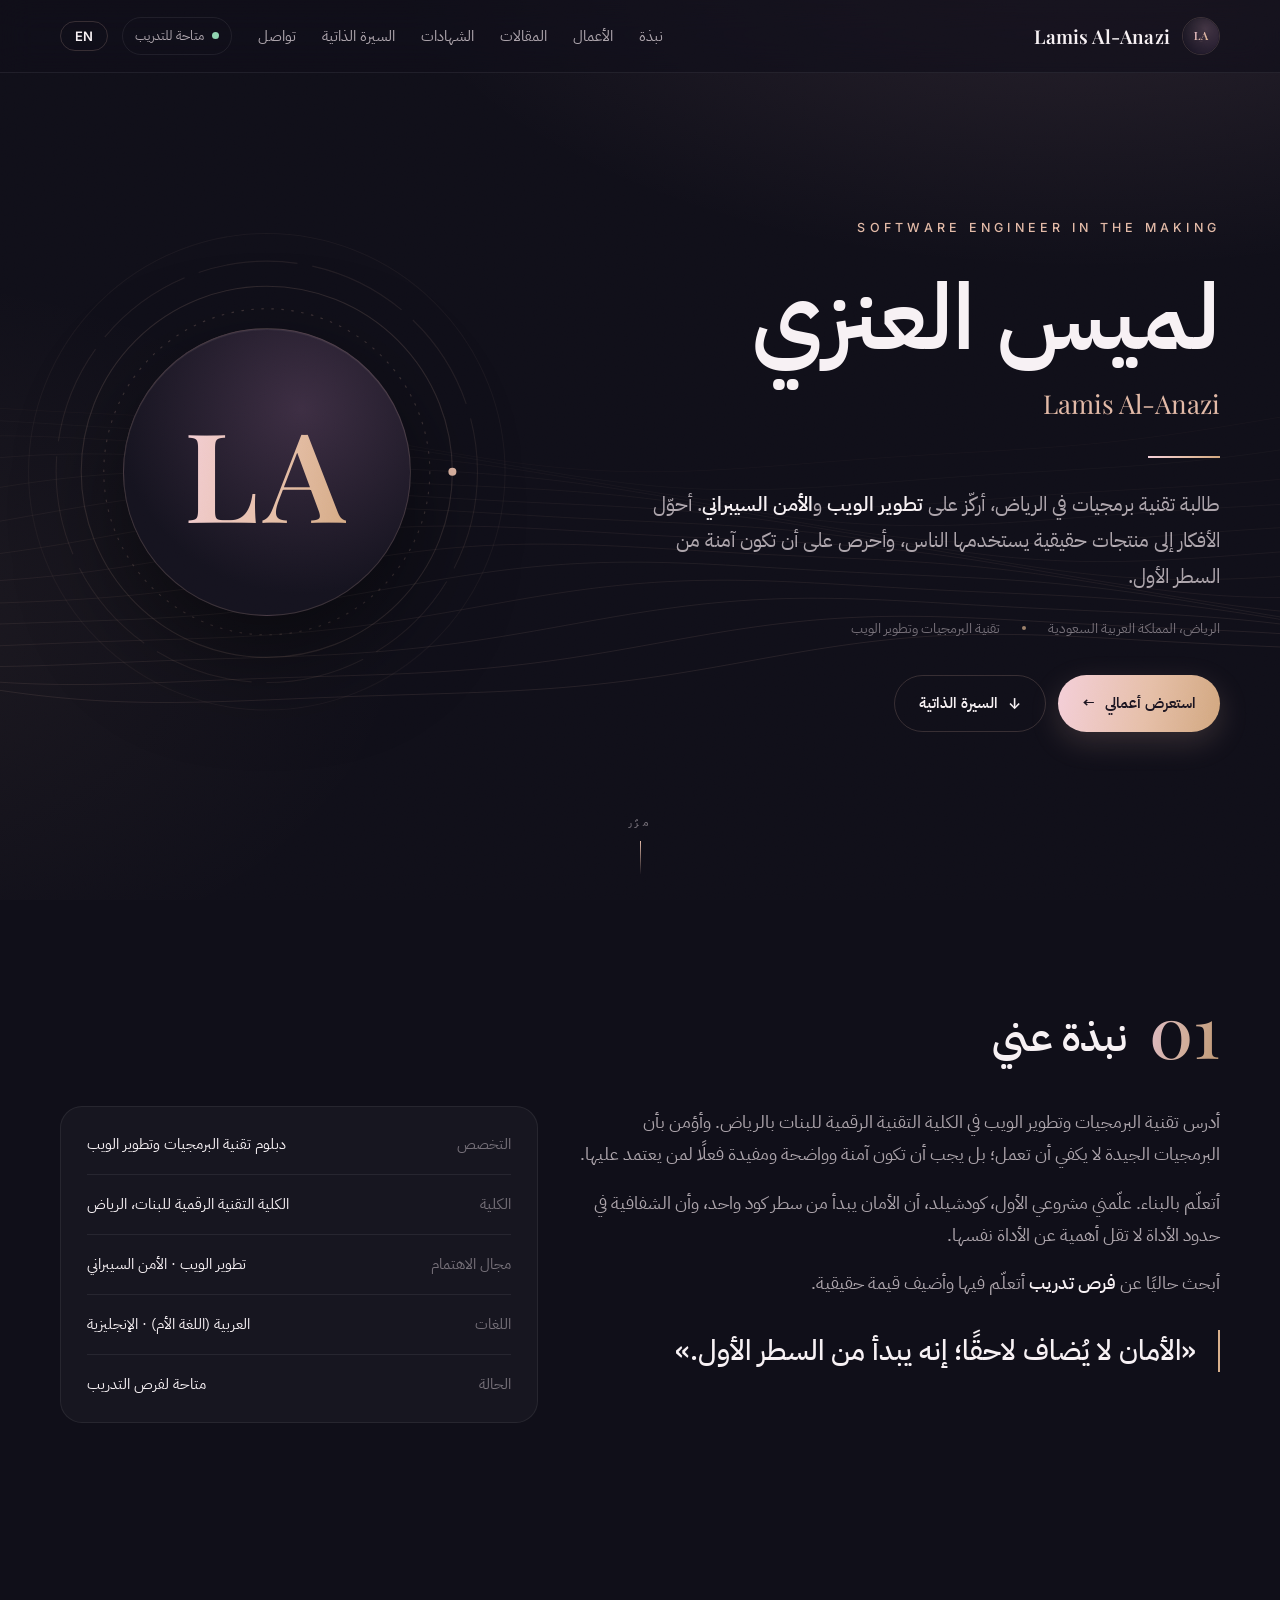
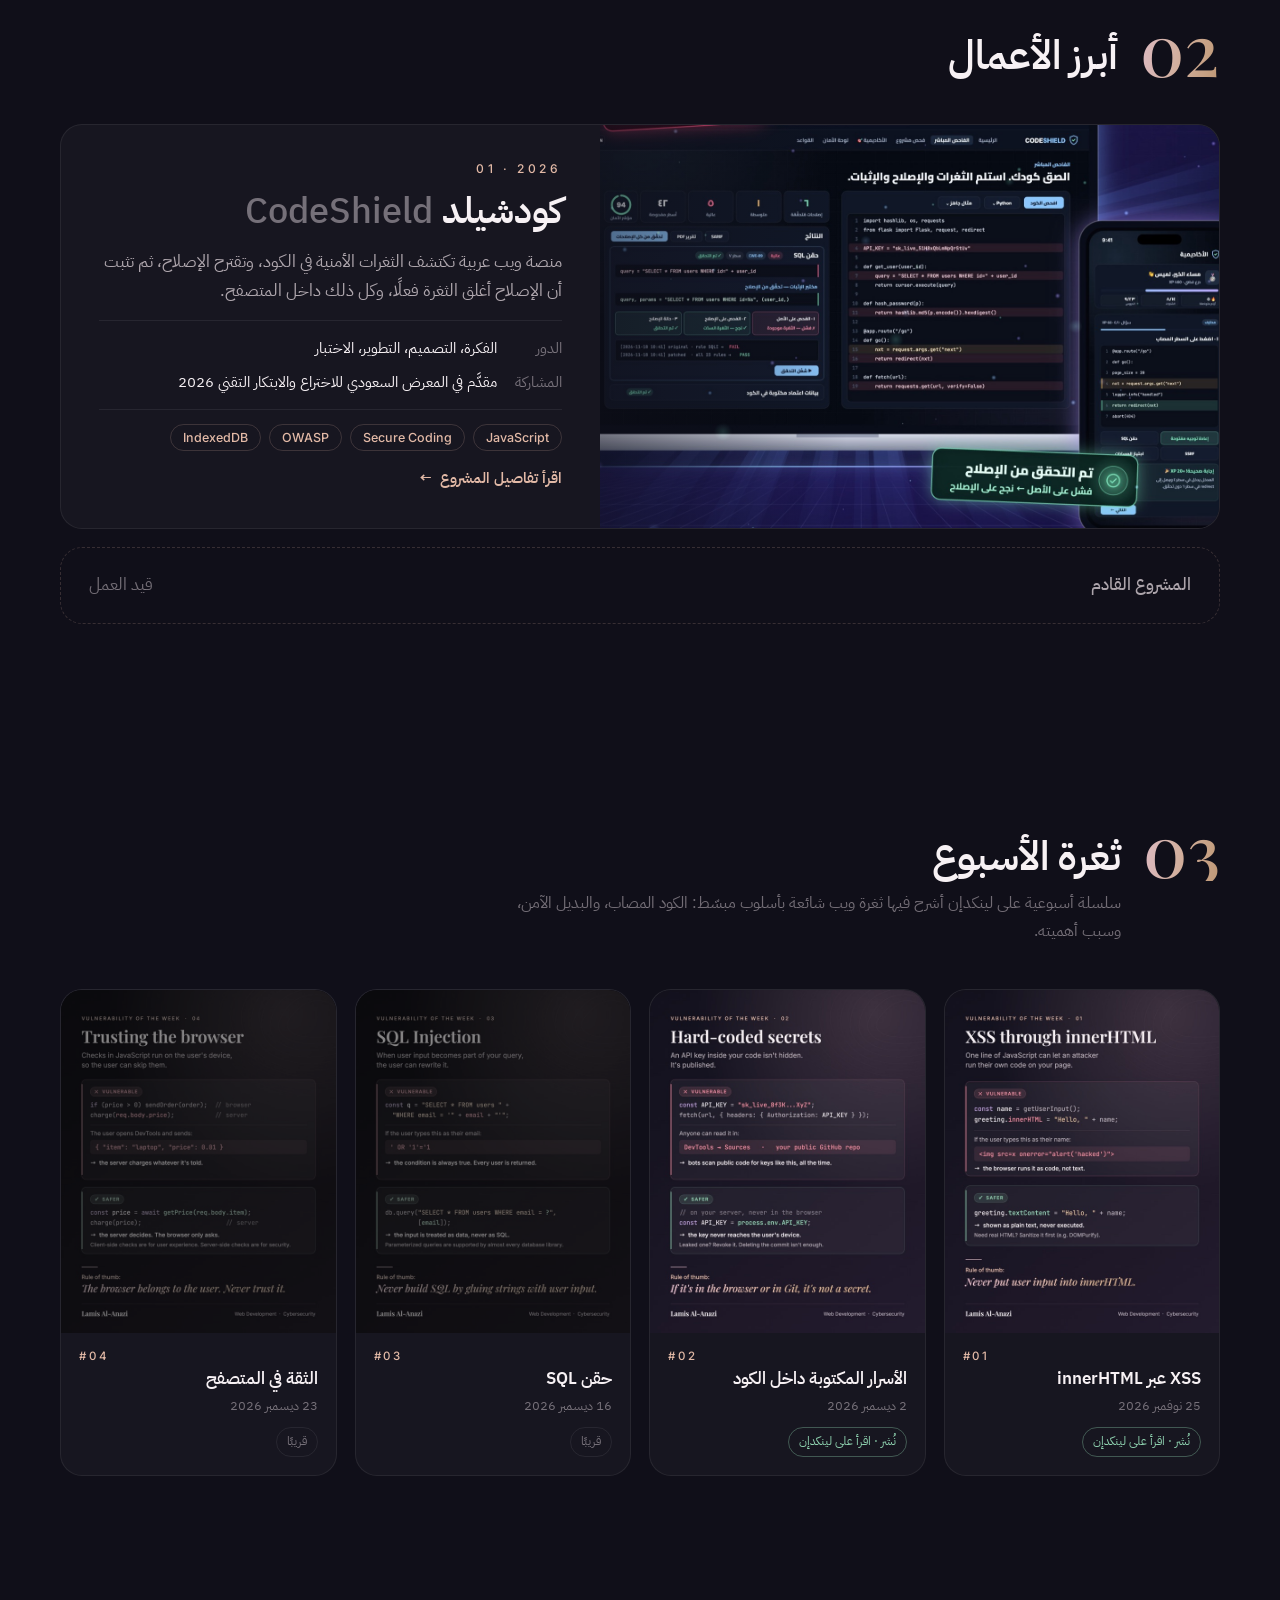
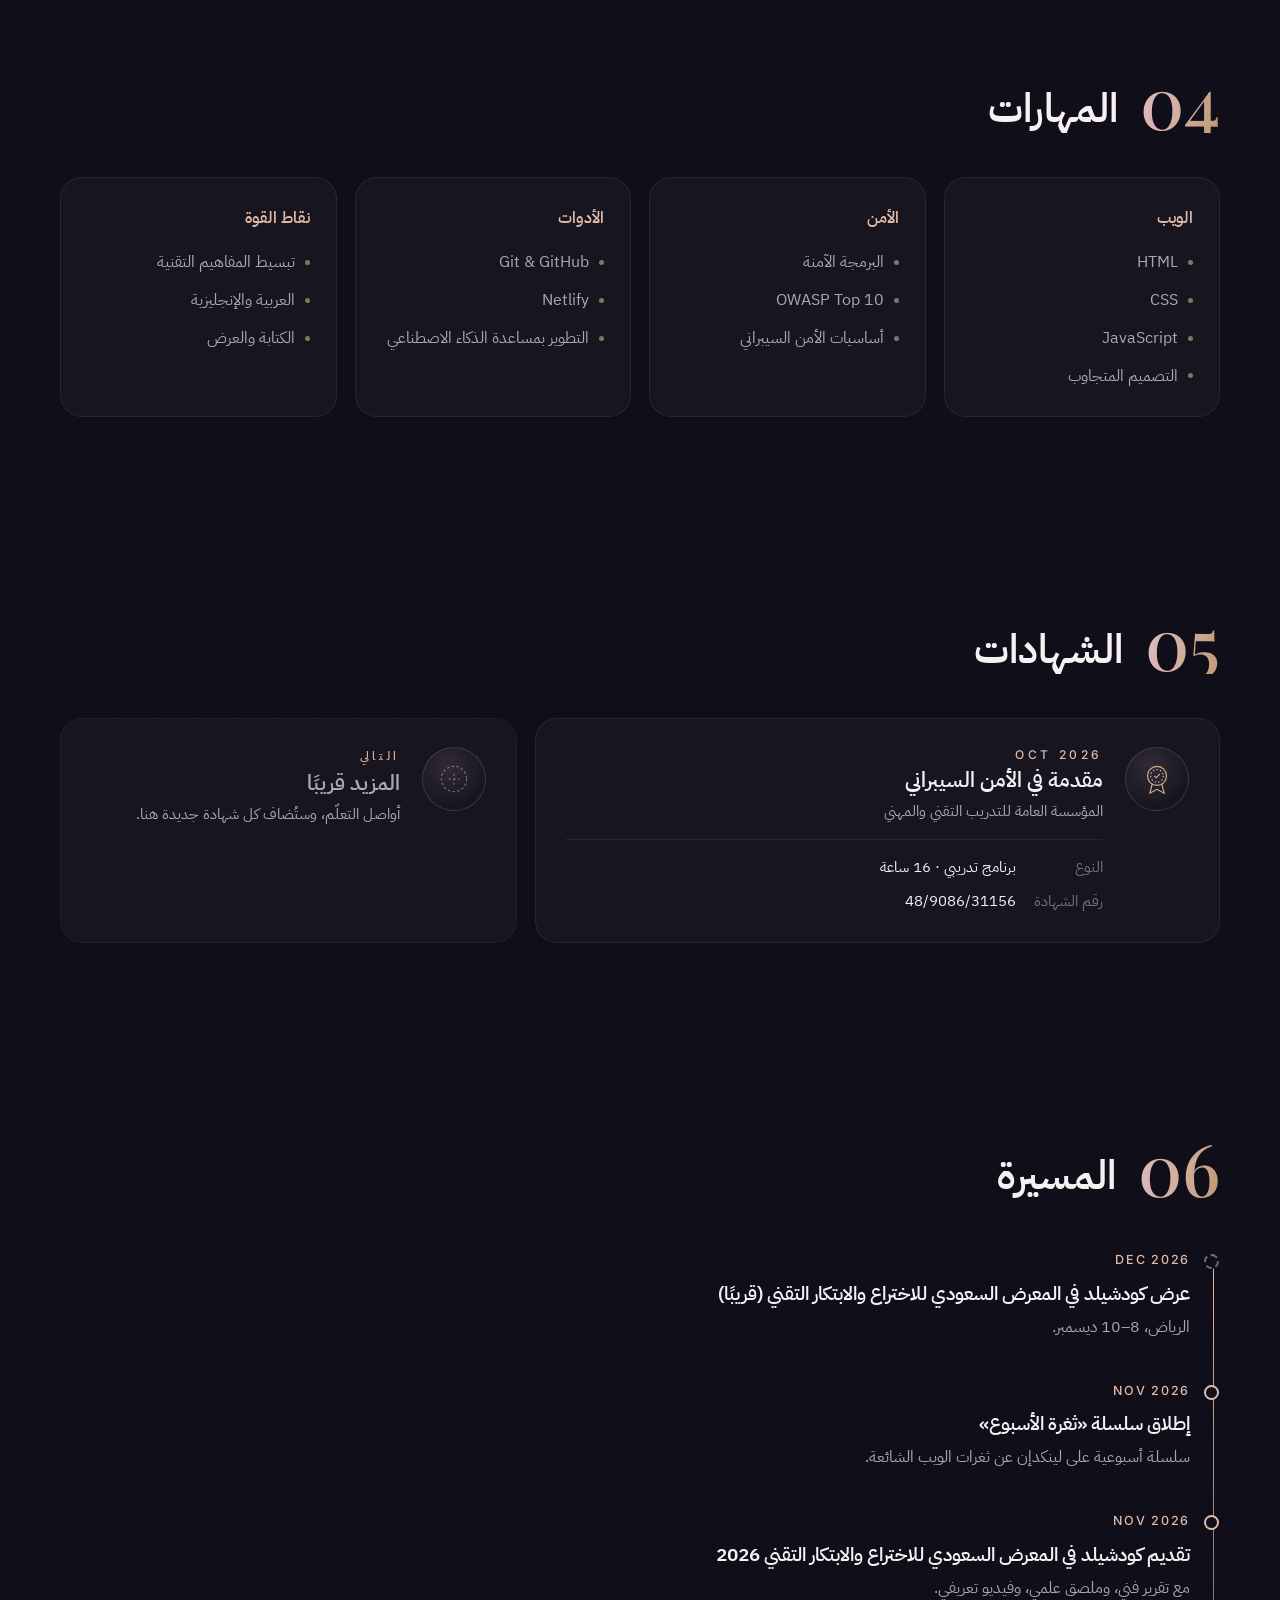
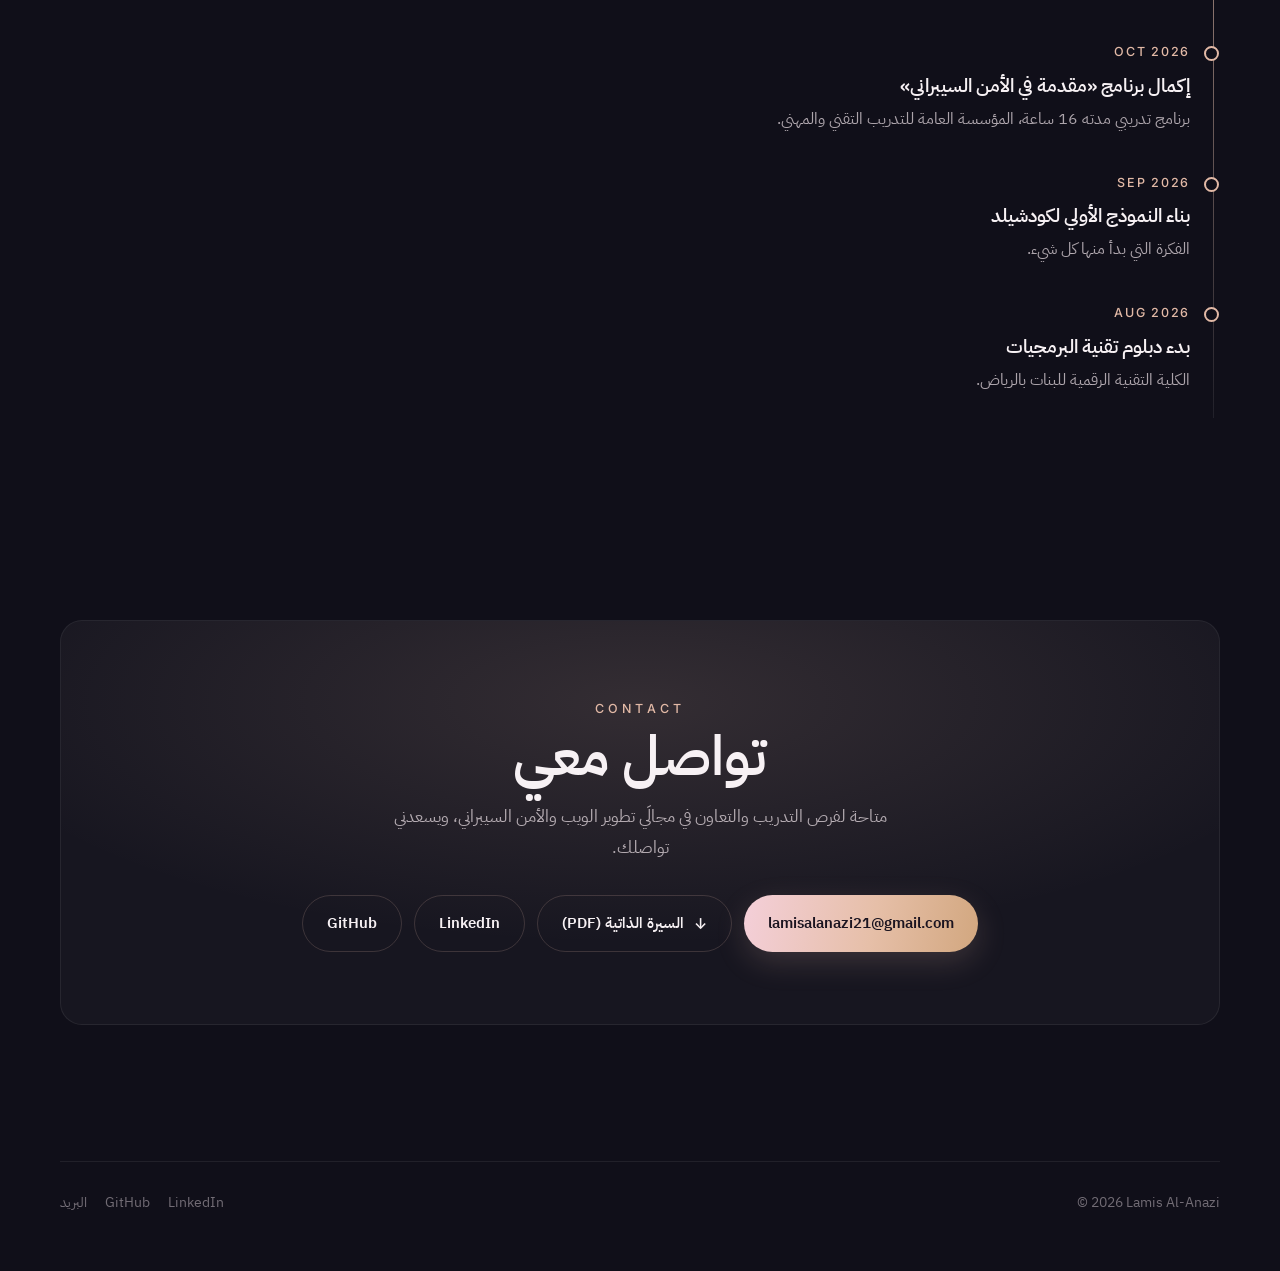
==== index.html @ 76a8bd69 "Add files via upload" ====
<!doctype html>
<html lang="ar" dir="rtl">
<head>
<meta charset="utf-8">
<meta name="viewport" content="width=device-width, initial-scale=1">
<title data-title-en="Lamis Al-Anazi — Web Development & Cybersecurity">لميس العنزي — تطوير الويب والأمن السيبراني</title>
<meta name="description" content="Lamis Al-Anazi — Software Technology student in Riyadh, focused on web development and cybersecurity. Creator of CodeShield.">
<meta property="og:title" content="Lamis Al-Anazi — Software Engineer in the Making">
<meta property="og:description" content="Web development · Cybersecurity · Secure coding. Projects, writing and contact.">
<meta property="og:image" content="https://engineerlulu12.github.io/assets/img/og.jpg">
<meta property="og:type" content="website">
<meta name="theme-color" content="#100f19">
<link rel="icon" href="assets/img/la.png">
<link rel="preconnect" href="https://fonts.googleapis.com"><link rel="preconnect" href="https://fonts.gstatic.com" crossorigin>
<link rel="stylesheet" href="https://fonts.googleapis.com/css2?family=Playfair+Display:ital,wght@0,500;0,600;1,500&family=Inter:wght@400;500;600&family=IBM+Plex+Sans+Arabic:wght@400;500;600&display=swap">
<link rel="stylesheet" href="assets/style.css">
<noscript><style>.reveal,.intro{opacity:1;transform:none;animation:none}</style></noscript>
</head>
<body>

<header class="nav">
  <div class="wrap">
    <a class="brand" href="#top"><img src="assets/img/la.png" alt=""><span class="ltr">Lamis Al-Anazi</span></a>
    <div class="nav-right">
      <nav class="nav-links">
        <a href="#about" data-en="About">نبذة</a>
        <a href="#work" class="keep" data-en="Work">الأعمال</a>
        <a href="#writing" data-en="Writing">المقالات</a>
        <a href="#certificates" data-en="Certifications">الشهادات</a>
        <a href="assets/Lamis-Al-Anazi-CV.pdf" target="_blank" rel="noopener" data-en="CV">السيرة الذاتية</a>
        <a href="#contact" data-en="Contact">تواصل</a>
      </nav>
      <span class="status"><i></i><span data-en="Open to internships">متاحة للتدريب</span></span>
      <button class="lang" id="langBtn" type="button">EN</button>
    </div>
  </div>
</header>

<main id="top">
  <section class="hero">
    <canvas id="lines" aria-hidden="true"></canvas>
    <div class="wrap">
      <div>
        <span class="eyebrow intro d1">Software engineer in the making</span>
        <h1 class="intro d2" data-en="Lamis Al-Anazi">لميس العنزي</h1>
        <div class="alt intro d3" data-en="لميس العنزي">Lamis Al-Anazi</div>
        <hr class="rule intro d3">
        <p class="lead intro d4" data-en="A Software Technology student in Riyadh, focused on <b>web development</b> and <b>cybersecurity</b>. I turn ideas into real products people can use, and I make sure they are secure from the very first line.">طالبة تقنية برمجيات في الرياض، أركّز على <b>تطوير الويب</b> و<b>الأمن السيبراني</b>. أحوّل الأفكار إلى منتجات حقيقية يستخدمها الناس، وأحرص على أن تكون آمنة من السطر الأول.</p>
        <div class="meta intro d5">
          <span data-en="Riyadh, Saudi Arabia">الرياض، المملكة العربية السعودية</span>
          <span data-en="Software Technology &amp; Web Development">تقنية البرمجيات وتطوير الويب</span>
        </div>
        <div class="cta intro d6">
          <a class="btn primary" href="#work"><span data-en="View my work">استعرض أعمالي</span> <span class="arr" data-en="→">←</span></a>
          <a class="btn" href="assets/Lamis-Al-Anazi-CV.pdf" target="_blank" rel="noopener"><span class="dl">↓</span> <span data-en="Download CV">السيرة الذاتية</span></a>
        </div>
      </div>
      <div class="monogram intro d3" aria-hidden="true">
        <svg class="rings" viewBox="0 0 200 200" fill="none" stroke="rgba(232,190,170,.2)" stroke-width=".45">
          <circle cx="100" cy="100" r="57"/><circle cx="100" cy="100" r="65" stroke-dasharray="1 3"/><circle cx="100" cy="100" r="74" stroke-opacity=".7"/><circle cx="100" cy="100" r="84" stroke-opacity=".45" stroke-dasharray="40 6"/><circle cx="100" cy="100" r="95" stroke-opacity=".25"/>
          <circle cx="174" cy="100" r="1.6" fill="#e2b9a6" stroke="none"/>
        </svg>
        <div class="disc"><span class="gold">LA</span></div>
      </div>
    </div>
    <div class="scroll-hint" data-en="Scroll">مرّر</div>
  </section>

  <section id="about">
    <div class="wrap">
      <div class="sec-head reveal"><span class="num gold">01</span><h2 data-en="About">نبذة عني</h2></div>
      <div class="about">
        <div class="reveal">
          <p data-en="I study Software Technology and Web Development at the Digital Technical College for Girls in Riyadh. I believe good software isn't enough if it only works: it has to be secure, clear and genuinely useful to the people who rely on it.">أدرس تقنية البرمجيات وتطوير الويب في الكلية التقنية الرقمية للبنات بالرياض. وأؤمن بأن البرمجيات الجيدة لا يكفي أن تعمل؛ بل يجب أن تكون آمنة وواضحة ومفيدة فعلًا لمن يعتمد عليها.</p>
          <p data-en="I learn by building. My first major project, CodeShield, taught me that security starts with a single line of code, and that being transparent about a tool's limits matters as much as the tool itself.">أتعلّم بالبناء. علّمني مشروعي الأول، كودشيلد، أن الأمان يبدأ من سطر كود واحد، وأن الشفافية في حدود الأداة لا تقل أهمية عن الأداة نفسها.</p>
          <p data-en="I'm currently looking for <b>internship and training opportunities</b> where I can learn and add real value.">أبحث حاليًا عن <b>فرص تدريب</b> أتعلّم فيها وأضيف قيمة حقيقية.</p>
          <blockquote class="quote" data-en="“Security isn't added later. It starts with the first line.”">«الأمان لا يُضاف لاحقًا؛ إنه يبدأ من السطر الأول.»</blockquote>
        </div>
        <dl class="card facts reveal">
          <div><dt data-en="Studying">التخصص</dt><dd data-en="Diploma, Software Technology &amp; Web Development">دبلوم تقنية البرمجيات وتطوير الويب</dd></div>
          <div><dt data-en="College">الكلية</dt><dd data-en="Digital Technical College for Girls, Riyadh">الكلية التقنية الرقمية للبنات، الرياض</dd></div>
          <div><dt data-en="Focus">مجال الاهتمام</dt><dd data-en="Web development · Cybersecurity">تطوير الويب · الأمن السيبراني</dd></div>
          <div><dt data-en="Languages">اللغات</dt><dd data-en="Arabic (native) · English">العربية (اللغة الأم) · الإنجليزية</dd></div>
          <div><dt data-en="Status">الحالة</dt><dd data-en="Open to internships">متاحة لفرص التدريب</dd></div>
        </dl>
      </div>
    </div>
  </section>

  <section id="work">
    <div class="wrap">
      <div class="sec-head reveal"><span class="num gold">02</span><h2 data-en="Selected work">أبرز الأعمال</h2></div>
      <a class="card feature-project reveal" href="projects/codeshield.html">
        <div class="shot"><img src="assets/img/codeshield-devices.jpg" alt="CodeShield on a laptop and a phone" loading="lazy"></div>
        <div class="body">
          <span class="idx">01 · 2026</span>
          <h3 data-en="CodeShield">كودشيلد <span class="ltr" style="color:var(--dim);font-weight:500">CodeShield</span></h3>
          <p data-en="An Arabic-first web platform that finds security vulnerabilities in code, suggests a fix, then proves the fix actually closed the hole. Everything runs in the browser.">منصة ويب عربية تكتشف الثغرات الأمنية في الكود، وتقترح الإصلاح، ثم تثبت أن الإصلاح أغلق الثغرة فعلًا، وكل ذلك داخل المتصفح.</p>
          <dl class="kv">
            <dt data-en="Role">الدور</dt><dd data-en="Idea, design, development, testing">الفكرة، التصميم، التطوير، الاختبار</dd>
            <dt data-en="Recognition">المشاركة</dt><dd data-en="Submitted to STIEX 2026">مقدَّم في المعرض السعودي للاختراع والابتكار التقني 2026</dd>
          </dl>
          <div class="tags"><span class="tag">JavaScript</span><span class="tag">Secure Coding</span><span class="tag">OWASP</span><span class="tag">IndexedDB</span></div>
          <span class="more"><span data-en="Read the case study">اقرأ تفاصيل المشروع</span> <span class="arr" data-en="→">←</span></span>
        </div>
      </a>
      <div class="next-up reveal"><b data-en="Next project">المشروع القادم</b><span data-en="In progress">قيد العمل</span></div>
    </div>
  </section>

  <section id="writing">
    <div class="wrap">
      <div class="sec-head reveal"><span class="num gold">03</span><h2 data-en="Vulnerability of the Week">ثغرة الأسبوع</h2>
        <p data-en="A weekly LinkedIn series where I explain one common web vulnerability simply: the vulnerable code, the safer version, and why it matters.">سلسلة أسبوعية على لينكدإن أشرح فيها ثغرة ويب شائعة بأسلوب مبسّط: الكود المصاب، والبديل الآمن، وسبب أهميته.</p></div>
      <div class="series">
        <a class="card post reveal" data-date="2026-11-25" data-href="https://www.linkedin.com/in/lamis-alanazi/recent-activity/all/" target="_blank" rel="noopener">
          <div class="img"><img src="assets/img/vuln-01.jpg" alt="XSS through innerHTML" loading="lazy"></div>
          <div class="txt"><span class="no">#01</span><h3 data-en="XSS through innerHTML">XSS عبر innerHTML</h3><span class="when"></span><span class="pill"></span></div>
        </a>
        <a class="card post reveal" data-date="2026-12-02" data-href="https://www.linkedin.com/in/lamis-alanazi/recent-activity/all/" target="_blank" rel="noopener">
          <div class="img"><img src="assets/img/vuln-02.jpg" alt="Hard-coded secrets" loading="lazy"></div>
          <div class="txt"><span class="no">#02</span><h3 data-en="Hard-coded secrets">الأسرار المكتوبة داخل الكود</h3><span class="when"></span><span class="pill"></span></div>
        </a>
        <a class="card post reveal" data-date="2026-12-16" data-href="https://www.linkedin.com/in/lamis-alanazi/recent-activity/all/" target="_blank" rel="noopener">
          <div class="img"><img src="assets/img/vuln-03.jpg" alt="SQL Injection" loading="lazy"></div>
          <div class="txt"><span class="no">#03</span><h3 data-en="SQL Injection">حقن SQL</h3><span class="when"></span><span class="pill"></span></div>
        </a>
        <a class="card post reveal" data-date="2026-12-23" data-href="https://www.linkedin.com/in/lamis-alanazi/recent-activity/all/" target="_blank" rel="noopener">
          <div class="img"><img src="assets/img/vuln-04.jpg" alt="Trusting the browser" loading="lazy"></div>
          <div class="txt"><span class="no">#04</span><h3 data-en="Trusting the browser">الثقة في المتصفح</h3><span class="when"></span><span class="pill"></span></div>
        </a>
      </div>
    </div>
  </section>

  <section id="skills">
    <div class="wrap">
      <div class="sec-head reveal"><span class="num gold">04</span><h2 data-en="Skills">المهارات</h2></div>
      <div class="skills">
        <div class="card skill reveal"><h3 data-en="Web">الويب</h3><ul><li>HTML</li><li>CSS</li><li>JavaScript</li><li data-en="Responsive design">التصميم المتجاوب</li></ul></div>
        <div class="card skill reveal"><h3 data-en="Security">الأمن</h3><ul><li data-en="Secure coding">البرمجة الآمنة</li><li>OWASP Top 10</li><li data-en="Cybersecurity fundamentals">أساسيات الأمن السيبراني</li></ul></div>
        <div class="card skill reveal"><h3 data-en="Tools">الأدوات</h3><ul><li>Git &amp; GitHub</li><li>Netlify</li><li data-en="AI-assisted development">التطوير بمساعدة الذكاء الاصطناعي</li></ul></div>
        <div class="card skill reveal"><h3 data-en="Strengths">نقاط القوة</h3><ul><li data-en="Explaining technical ideas simply">تبسيط المفاهيم التقنية</li><li data-en="Arabic &amp; English">العربية والإنجليزية</li><li data-en="Writing &amp; presenting">الكتابة والعرض</li></ul></div>
      </div>
    </div>
  </section>

  <section id="certificates">
    <div class="wrap">
      <div class="sec-head reveal"><span class="num gold">05</span><h2 data-en="Certifications">الشهادات</h2></div>
      <div class="certs">
        <article class="card cert reveal">
          <div class="seal" aria-hidden="true"><svg viewBox="0 0 48 48" fill="none" stroke="currentColor" stroke-width="1.4"><circle cx="24" cy="20" r="12"/><circle cx="24" cy="20" r="8" stroke-dasharray="2 2.5"/><path d="M18 30l-3 12 9-5 9 5-3-12"/><path d="M20.5 20l2.5 2.5 4.5-5"/></svg></div>
          <div class="cert-body">
            <span class="idx">OCT 2026</span>
            <h3 data-en="Introduction to Cybersecurity">مقدمة في الأمن السيبراني</h3>
            <p data-en="Technical and Vocational Training Corporation (TVTC)">المؤسسة العامة للتدريب التقني والمهني</p>
            <dl class="kv">
              <dt data-en="Type">النوع</dt><dd data-en="Training program · 16 hours">برنامج تدريبي · 16 ساعة</dd>
              <dt data-en="Credential ID">رقم الشهادة</dt><dd class="ltr">48/9086/31156</dd>
            </dl>
          </div>
        </article>
        <article class="card cert reveal next-cert">
          <div class="seal" aria-hidden="true"><svg viewBox="0 0 48 48" fill="none" stroke="currentColor" stroke-width="1.4" stroke-dasharray="3 3"><circle cx="24" cy="24" r="16"/><path d="M24 17v14M17 24h14"/></svg></div>
          <div class="cert-body">
            <span class="idx" data-en="NEXT">التالي</span>
            <h3 data-en="More on the way">المزيد قريبًا</h3>
            <p data-en="I keep learning, and each new certification will appear here.">أواصل التعلّم، وستُضاف كل شهادة جديدة هنا.</p>
          </div>
        </article>
      </div>
    </div>
  </section>

  <section id="journey">
    <div class="wrap">
      <div class="sec-head reveal"><span class="num gold">06</span><h2 data-en="Journey">المسيرة</h2></div>
      <ol class="timeline reveal">
        <li class="next"><time>DEC 2026</time><h3 data-en="Exhibiting CodeShield at STIEX 2026 (upcoming)">عرض كودشيلد في المعرض السعودي للاختراع والابتكار التقني (قريبًا)</h3><p data-en="Riyadh, 8–10 December.">الرياض، 8–10 ديسمبر.</p></li>
        <li><time>NOV 2026</time><h3 data-en="Launched “Vulnerability of the Week”">إطلاق سلسلة «ثغرة الأسبوع»</h3><p data-en="A weekly LinkedIn series on common web vulnerabilities.">سلسلة أسبوعية على لينكدإن عن ثغرات الويب الشائعة.</p></li>
        <li><time>NOV 2026</time><h3 data-en="Submitted CodeShield to STIEX 2026">تقديم كودشيلد في المعرض السعودي للاختراع والابتكار التقني 2026</h3><p data-en="With a technical report, a poster and a demo video.">مع تقرير فني، وملصق علمي، وفيديو تعريفي.</p></li>
        <li><time>OCT 2026</time><h3 data-en="Completed “Introduction to Cybersecurity”">إكمال برنامج «مقدمة في الأمن السيبراني»</h3><p data-en="A 16-hour training program, Technical and Vocational Training Corporation.">برنامج تدريبي مدته 16 ساعة، المؤسسة العامة للتدريب التقني والمهني.</p></li>
        <li><time>SEP 2026</time><h3 data-en="Built the first CodeShield prototype">بناء النموذج الأولي لكودشيلد</h3><p data-en="The idea where it all began.">الفكرة التي بدأ منها كل شيء.</p></li>
        <li><time>AUG 2026</time><h3 data-en="Started the Software Technology diploma">بدء دبلوم تقنية البرمجيات</h3><p data-en="Digital Technical College for Girls, Riyadh.">الكلية التقنية الرقمية للبنات بالرياض.</p></li>
      </ol>
    </div>
  </section>

  <section id="contact">
    <div class="wrap">
      <div class="card contact reveal">
        <span class="eyebrow">Contact</span>
        <h2 data-en="Let's work together">تواصل معي</h2>
        <p data-en="I'm open to internships, training and collaborations in web development and cybersecurity. I'd be glad to hear from you.">متاحة لفرص التدريب والتعاون في مجالَي تطوير الويب والأمن السيبراني، ويسعدني تواصلك.</p>
        <div class="cta">
          <a class="btn primary" href="mailto:lamisalanazi21@gmail.com"><span class="ltr">lamisalanazi21@gmail.com</span></a>
          <a class="btn" href="assets/Lamis-Al-Anazi-CV.pdf" target="_blank" rel="noopener"><span class="dl">↓</span> <span data-en="CV (PDF)">السيرة الذاتية (PDF)</span></a>
          <a class="btn" href="https://www.linkedin.com/in/lamis-alanazi" target="_blank" rel="noopener">LinkedIn</a>
          <a class="btn" href="https://github.com/engineerlulu12" target="_blank" rel="noopener">GitHub</a>
        </div>
      </div>
    </div>
  </section>
</main>

<footer>
  <div class="wrap">
    <span class="ltr">© <span id="year">2026</span> Lamis Al-Anazi</span>
    <nav><a href="https://www.linkedin.com/in/lamis-alanazi" target="_blank" rel="noopener">LinkedIn</a><a href="https://github.com/engineerlulu12" target="_blank" rel="noopener">GitHub</a><a href="mailto:lamisalanazi21@gmail.com" data-en="Email">البريد</a></nav>
  </div>
</footer>
<script src="assets/main.js"></script>
</body>
</html>
---- assets/style.css ----
/* Lamis Al-Anazi — personal site. Midnight + rose gold, matching the LinkedIn banner and GitHub avatar. */
:root{
  --bg:#100f19; --bg2:#17141f; --card:rgba(255,255,255,.032); --card-hi:rgba(255,255,255,.06);
  --line:rgba(232,190,170,.18); --line-soft:rgba(255,255,255,.07);
  --ink:#f7f1f4; --muted:rgba(240,228,234,.70); --dim:rgba(240,228,234,.44);
  --rose:#e2b9a6; --pink:#f2c7d3; --gold:#d9b08c; --ok:#8fd3b0;
  --grad:linear-gradient(100deg,#f4cfd9 0%,#e6bfa8 55%,#d2a77f 100%);
  --radius:22px; --max:1160px;
  --serif:"Playfair Display", Georgia, serif;
  --sans:"Inter", "IBM Plex Sans Arabic", system-ui, sans-serif;
  --ar:"IBM Plex Sans Arabic", "Inter", system-ui, sans-serif;
  --ease:cubic-bezier(.2,.7,.2,1);
}
*{ box-sizing:border-box; margin:0; padding:0; }
html{ scroll-behavior:smooth; }
body{ background:var(--bg); color:var(--ink); font-family:var(--ar); line-height:1.8; font-size:17px; overflow-x:hidden;
  background-image:radial-gradient(1200px 600px at 85% -10%, rgba(232,180,196,.13), transparent 60%), radial-gradient(900px 600px at -10% 70%, rgba(217,176,140,.06), transparent 60%); background-attachment:fixed; }
/* film grain for a printed, premium feel */
body::before{ content:""; position:fixed; inset:0; z-index:100; pointer-events:none; opacity:.05; mix-blend-mode:overlay;
  background-image:url("data:image/svg+xml,%3Csvg xmlns='http://www.w3.org/2000/svg' width='160' height='160'%3E%3Cfilter id='n'%3E%3CfeTurbulence type='fractalNoise' baseFrequency='.9' numOctaves='2' stitchTiles='stitch'/%3E%3C/filter%3E%3Crect width='100%25' height='100%25' filter='url(%23n)'/%3E%3C/svg%3E"); }
html[lang="en"] body{ font-family:var(--sans); }
a{ color:inherit; text-decoration:none; }
img{ max-width:100%; display:block; }
b, strong{ color:var(--ink); font-weight:600; }
.ltr{ direction:ltr; unicode-bidi:isolate; }
.wrap{ width:min(var(--max), 100% - 44px); margin-inline:auto; }
:focus-visible{ outline:2px solid var(--rose); outline-offset:3px; border-radius:6px; }
::selection{ background:rgba(226,185,166,.35); }
.gold{ background:var(--grad); -webkit-background-clip:text; background-clip:text; color:transparent; }

/* ---------- nav ---------- */
.nav{ position:sticky; top:0; z-index:30; backdrop-filter:blur(16px) saturate(1.2); -webkit-backdrop-filter:blur(16px) saturate(1.2); background:rgba(16,15,25,.66); border-bottom:1px solid var(--line-soft); }
.nav .wrap{ display:flex; align-items:center; justify-content:space-between; gap:16px; height:72px; }
.brand{ display:flex; align-items:center; gap:12px; font-family:var(--serif); font-weight:600; font-size:19px; letter-spacing:.01em; }
.brand img{ width:38px; height:38px; border-radius:50%; border:1px solid var(--line); }
.nav-right{ display:flex; align-items:center; gap:6px; }
.nav-links{ display:flex; align-items:center; gap:2px; }
.nav-links a{ position:relative; padding:8px 12px; color:var(--muted); font-size:15px; transition:color .25s; }
.nav-links a::after{ content:""; position:absolute; inset-inline:12px; bottom:4px; height:1px; background:var(--grad); transform:scaleX(0); transition:transform .35s var(--ease); }
.nav-links a:hover{ color:var(--ink); } .nav-links a:hover::after{ transform:scaleX(1); }
.status{ display:inline-flex; align-items:center; gap:8px; font-size:13px; color:var(--muted); padding:6px 12px; border:1px solid var(--line-soft); border-radius:999px; margin-inline:8px; white-space:nowrap; }
.status i{ width:7px; height:7px; border-radius:50%; background:var(--ok); box-shadow:0 0 0 0 rgba(143,211,176,.6); animation:pulse 2.4s infinite; }
@keyframes pulse{ 0%{ box-shadow:0 0 0 0 rgba(143,211,176,.55); } 70%{ box-shadow:0 0 0 8px rgba(143,211,176,0); } 100%{ box-shadow:0 0 0 0 rgba(143,211,176,0); } }
.lang{ border:1px solid var(--line); background:transparent; color:var(--ink); border-radius:999px; padding:6px 14px; cursor:pointer; font:600 13px var(--sans); transition:border-color .2s, background .2s; }
.lang:hover{ border-color:var(--rose); background:var(--card); }
@media (max-width:980px){ .status{ display:none; } }
@media (max-width:760px){ .nav-links a:not(.keep){ display:none; } }

/* ---------- hero ---------- */
.hero{ position:relative; min-height:calc(100svh - 72px); display:flex; align-items:center; padding:60px 0 90px; overflow:hidden; }
.hero canvas{ position:absolute; inset:0; width:100%; height:100%; pointer-events:none; opacity:.9; }
.hero .wrap{ position:relative; display:grid; grid-template-columns:1.25fr .75fr; align-items:center; gap:56px; }
.eyebrow{ font:500 12.5px var(--sans); letter-spacing:.34em; color:var(--rose); text-transform:uppercase; direction:ltr; display:inline-block; }
.hero h1{ font-family:var(--serif); font-weight:600; font-size:clamp(48px, 7.4vw, 92px); line-height:1.04; margin:20px 0 8px; letter-spacing:-.015em; }
html[lang="ar"] .hero h1{ font-family:var(--ar); letter-spacing:0; line-height:1.2; }
.hero .alt{ font-family:var(--serif); font-size:clamp(20px, 2.2vw, 26px); color:var(--rose); }
html[lang="en"] .hero .alt{ font-family:var(--ar); }
.rule{ width:72px; height:2px; background:var(--grad); margin:28px 0; border:0; }
.lead{ font-size:clamp(17px, 1.9vw, 20px); color:var(--muted); max-width:580px; }
.meta{ display:flex; flex-wrap:wrap; gap:10px 22px; margin-top:22px; color:var(--dim); font-size:14px; }
.meta span{ display:inline-flex; align-items:center; gap:8px; }
.meta span + span::before{ content:""; width:4px; height:4px; border-radius:50%; background:var(--gold); opacity:.7; margin-inline-end:14px; }
.cta{ display:flex; flex-wrap:wrap; gap:12px; margin-top:34px; }
.btn{ display:inline-flex; align-items:center; gap:10px; padding:14px 24px; border-radius:999px; font-weight:600; font-size:15px; border:1px solid var(--line); transition:transform .3s var(--ease), background .3s, border-color .3s, box-shadow .3s; }
.btn .arr{ display:inline-block; transition:transform .3s var(--ease); }
.btn:hover{ transform:translateY(-2px); border-color:var(--rose); }
.btn:hover .arr{ transform:translateX(-4px); }
html[lang="en"] .btn:hover .arr{ transform:translateX(4px); }
.btn.primary{ background:var(--grad); color:#1b1420; border:0; box-shadow:0 10px 30px rgba(226,185,166,.18); }
.btn.primary:hover{ box-shadow:0 16px 40px rgba(226,185,166,.28); }
.monogram{ position:relative; aspect-ratio:1; width:min(100%, 380px); justify-self:center; display:grid; place-items:center; }
.monogram svg.rings{ position:absolute; inset:-16%; width:132%; height:132%; animation:spin 90s linear infinite; }
@keyframes spin{ to{ transform:rotate(360deg); } }
.monogram .disc{ position:relative; width:76%; aspect-ratio:1; border-radius:50%; background:radial-gradient(circle at 62% 28%, #3d2e43, #15131f 68%); border:1px solid var(--line); display:grid; place-items:center; box-shadow:0 40px 100px rgba(0,0,0,.5), inset 0 1px 0 rgba(255,255,255,.06); }
.monogram .disc span{ font-family:var(--serif); font-size:clamp(76px, 10vw, 124px); font-weight:600; letter-spacing:.04em; direction:ltr; }
.scroll-hint{ position:absolute; bottom:26px; inset-inline:0; margin:auto; width:max-content; color:var(--dim); font:500 11px var(--sans); letter-spacing:.3em; text-transform:uppercase; display:flex; flex-direction:column; align-items:center; gap:10px; }
.scroll-hint::after{ content:""; width:1px; height:34px; background:linear-gradient(var(--rose), transparent); animation:drop 2.2s var(--ease) infinite; transform-origin:top; }
@keyframes drop{ 0%{ transform:scaleY(0); opacity:0; } 40%{ transform:scaleY(1); opacity:1; } 100%{ transform:scaleY(1); opacity:0; } }
/* intro animation */
.intro{ opacity:0; transform:translateY(18px); animation:up .9s var(--ease) forwards; }
.d1{ animation-delay:.05s; } .d2{ animation-delay:.18s; } .d3{ animation-delay:.3s; } .d4{ animation-delay:.42s; } .d5{ animation-delay:.54s; } .d6{ animation-delay:.66s; }
@keyframes up{ to{ opacity:1; transform:none; } }
@media (max-width:880px){ .hero .wrap{ grid-template-columns:1fr; gap:28px; } .monogram{ width:210px; order:-1; } .hero{ min-height:auto; padding:48px 0 70px; } .scroll-hint{ display:none; } }

/* ---------- sections ---------- */
section{ padding:96px 0; position:relative; }
.sec-head{ display:grid; grid-template-columns:auto 1fr; align-items:end; gap:8px 22px; margin-bottom:44px; }
.sec-head .num{ font-family:var(--serif); font-size:clamp(46px, 6vw, 72px); line-height:.9; font-weight:500; direction:ltr; opacity:.9; }
.sec-head h2{ font-size:clamp(28px, 3.4vw, 40px); font-weight:600; line-height:1.2; }
html[lang="en"] .sec-head h2{ font-family:var(--serif); }
.sec-head p{ grid-column:2; color:var(--dim); font-size:15.5px; max-width:620px; }
.card{ background:var(--card); border:1px solid var(--line-soft); border-radius:var(--radius); }
.hair{ height:1px; background:linear-gradient(90deg, transparent, var(--line), transparent); border:0; }

/* about */
.about{ display:grid; grid-template-columns:1.35fr 1fr; gap:36px; align-items:start; }
.about p{ color:var(--muted); font-size:18px; }
.about p + p{ margin-top:16px; }
.quote{ margin-top:30px; padding-inline-start:22px; border-inline-start:2px solid var(--gold); font-family:var(--serif); font-style:italic; font-size:clamp(22px, 2.4vw, 28px); line-height:1.5; color:var(--ink); }
html[lang="ar"] .quote{ font-family:var(--ar); font-style:normal; font-weight:500; }
.facts{ padding:8px 26px; }
.facts div{ display:flex; justify-content:space-between; gap:18px; padding:16px 0; border-bottom:1px solid var(--line-soft); font-size:15px; }
.facts div:last-child{ border-bottom:0; }
.facts dt{ color:var(--dim); white-space:nowrap; } .facts dd{ text-align:end; }
@media (max-width:880px){ .about{ grid-template-columns:1fr; } }

/* featured project */
.feature-project{ display:grid; grid-template-columns:1.15fr 1fr; overflow:hidden; transition:border-color .4s, transform .4s var(--ease); }
.feature-project:hover{ border-color:var(--line); transform:translateY(-4px); }
.feature-project .shot{ position:relative; overflow:hidden; background:#0b0a12; min-height:100%; }
.feature-project .shot img{ width:100%; height:100%; object-fit:cover; transition:transform 1.2s var(--ease); }
.feature-project:hover .shot img{ transform:scale(1.04); }
.feature-project .shot::after{ content:""; position:absolute; inset:0; background:linear-gradient(90deg, rgba(16,15,25,0) 60%, rgba(16,15,25,.5)); }
html[dir="rtl"] .feature-project .shot::after{ background:linear-gradient(270deg, rgba(16,15,25,0) 60%, rgba(16,15,25,.5)); }
.feature-project .body{ padding:36px 38px; display:flex; flex-direction:column; gap:14px; }
.idx{ font:500 12px var(--sans); letter-spacing:.3em; color:var(--rose); direction:ltr; }
.feature-project h3{ font-size:clamp(28px, 3vw, 36px); font-weight:600; line-height:1.2; }
html[lang="en"] .feature-project h3{ font-family:var(--serif); }
.feature-project p{ color:var(--muted); font-size:16.5px; }
.kv{ display:grid; grid-template-columns:auto 1fr; gap:8px 18px; font-size:14.5px; padding:14px 0; border-block:1px solid var(--line-soft); }
.kv dt{ color:var(--dim); } .kv dd{ color:var(--ink); }
.tags{ display:flex; flex-wrap:wrap; gap:8px; }
.tag{ font:500 12.5px var(--sans); padding:5px 12px; border-radius:999px; border:1px solid var(--line); color:var(--rose); direction:ltr; }
.more{ margin-top:auto; color:var(--rose); font-weight:600; font-size:15px; display:inline-flex; gap:8px; }
.next-up{ margin-top:18px; display:flex; align-items:center; justify-content:space-between; gap:16px; padding:22px 28px; border:1px dashed var(--line); border-radius:var(--radius); color:var(--dim); }
.next-up b{ color:var(--muted); font-weight:500; }
@media (max-width:880px){ .feature-project{ grid-template-columns:1fr; } .feature-project .shot{ aspect-ratio:16/10; } .feature-project .body{ padding:26px; } }

/* writing: vulnerability of the week */
.series{ display:grid; grid-template-columns:repeat(4, 1fr); gap:18px; }
.post{ overflow:hidden; display:flex; flex-direction:column; transition:transform .4s var(--ease), border-color .4s; }
.post .img{ aspect-ratio:4/5; overflow:hidden; background:#0b0a12; }
.post .img img{ width:100%; height:100%; object-fit:cover; transition:transform .9s var(--ease); }
.post .txt{ padding:16px 18px 18px; display:flex; flex-direction:column; gap:4px; }
.post .no{ font:500 11.5px var(--sans); letter-spacing:.24em; color:var(--rose); direction:ltr; }
.post h3{ font-size:16.5px; font-weight:600; line-height:1.4; }
.post .when{ font-size:13px; color:var(--dim); }
.post.live:hover{ transform:translateY(-4px); border-color:var(--line); }
.post.live:hover .img img{ transform:scale(1.04); }
.post.soon .img img{ filter:grayscale(.5) brightness(.55); }
.post .pill{ align-self:flex-start; margin-top:6px; font-size:12px; padding:3px 10px; border-radius:999px; border:1px solid var(--line-soft); color:var(--dim); }
.post.live .pill{ border-color:rgba(143,211,176,.35); color:var(--ok); }
@media (max-width:980px){ .series{ grid-template-columns:repeat(2, 1fr); } }

/* skills */
.skills{ display:grid; grid-template-columns:repeat(4, 1fr); gap:18px; }
.skill{ padding:26px; }
.skill h3{ font-size:13px; letter-spacing:.18em; color:var(--rose); margin-bottom:16px; font-weight:600; text-transform:uppercase; }
html[lang="ar"] .skill h3{ letter-spacing:0; font-size:16px; }
.skill ul{ list-style:none; display:flex; flex-direction:column; gap:10px; color:var(--muted); font-size:15.5px; }
.skill li{ display:flex; align-items:center; gap:10px; }
.skill li::before{ content:""; width:5px; height:5px; border-radius:50%; background:var(--gold); opacity:.6; flex:none; }
@media (max-width:980px){ .skills{ grid-template-columns:repeat(2, 1fr); } }
@media (max-width:520px){ .skills, .series{ grid-template-columns:1fr; } }

/* journey */
.timeline{ position:relative; list-style:none; padding-inline-start:30px; max-width:820px; }
.timeline::before{ content:""; position:absolute; inset-inline-start:6px; top:10px; bottom:10px; width:1px; background:linear-gradient(var(--rose), var(--line-soft)); }
.timeline li{ position:relative; padding:0 0 34px; }
.timeline li::before{ content:""; position:absolute; inset-inline-start:-29px; top:10px; width:11px; height:11px; border-radius:50%; background:var(--bg); border:2px solid var(--rose); }
.timeline li.next::before{ border-style:dashed; border-color:var(--dim); }
.timeline time{ font:500 12.5px var(--sans); color:var(--rose); letter-spacing:.14em; direction:ltr; display:inline-block; }
.timeline h3{ font-size:19px; font-weight:600; margin:2px 0; }
.timeline p{ color:var(--muted); font-size:15.5px; }

/* contact */
.contact{ position:relative; overflow:hidden; text-align:center; padding:72px 28px; }
.contact::before{ content:""; position:absolute; inset:-40% -10% auto; height:120%; background:radial-gradient(closest-side, rgba(226,185,166,.14), transparent); pointer-events:none; }
.contact h2{ position:relative; font-size:clamp(34px, 5vw, 56px); font-weight:600; line-height:1.15; }
html[lang="en"] .contact h2{ font-family:var(--serif); }
.contact p{ position:relative; color:var(--muted); margin:14px auto 32px; max-width:540px; }
.contact .cta{ position:relative; justify-content:center; margin-top:0; }
footer{ padding:40px 0 56px; color:var(--dim); font-size:14px; }
footer .wrap{ display:flex; flex-wrap:wrap; justify-content:space-between; gap:14px; border-top:1px solid var(--line-soft); padding-top:28px; }
footer nav{ display:flex; gap:18px; }
footer a:hover{ color:var(--ink); }

/* ---------- project page ---------- */
.crumb{ display:inline-flex; gap:8px; color:var(--muted); font-size:15px; margin-bottom:26px; transition:color .2s; }
.crumb:hover{ color:var(--ink); }
.p-hero{ padding:72px 0 40px; }
.p-hero .eyebrow{ display:table; margin-bottom:10px; }
.p-hero h1{ font-size:clamp(44px, 7vw, 80px); font-weight:600; line-height:1.1; }
html[lang="en"] .p-hero h1{ font-family:var(--serif); }
.p-hero .tagline{ font-size:clamp(18px, 2.2vw, 24px); margin:10px 0 18px; font-weight:500; }
.badges{ display:flex; flex-wrap:wrap; gap:8px; margin:20px 0 6px; }
.badge{ font-size:13.5px; padding:6px 14px; border-radius:999px; background:var(--card-hi); border:1px solid var(--line-soft); color:var(--muted); }
.p-cover{ margin-top:44px; border-radius:var(--radius); overflow:hidden; border:1px solid var(--line); box-shadow:0 50px 120px rgba(0,0,0,.5); }
.info{ display:grid; grid-template-columns:repeat(3, 1fr); gap:18px; }
.info .card{ padding:24px 26px; }
.info small{ display:block; color:var(--dim); font-size:13px; margin-bottom:6px; }
.info b{ font-weight:600; font-size:16px; }
@media (max-width:760px){ .info{ grid-template-columns:1fr; } }
.prose p{ color:var(--muted); font-size:18.5px; max-width:840px; }
.prose p + p{ margin-top:16px; }
.role{ list-style:none; display:grid; grid-template-columns:repeat(2, 1fr); gap:16px; }
.role li{ padding:22px 24px; color:var(--muted); font-size:16px; }
.role li b{ display:block; margin-bottom:4px; }
@media (max-width:760px){ .role{ grid-template-columns:1fr; } }
.features{ display:grid; grid-template-columns:repeat(3, 1fr); gap:18px; }
.feature{ padding:26px; transition:border-color .3s, transform .3s var(--ease); }
.feature:hover{ border-color:var(--line); transform:translateY(-3px); }
.feature .ic{ width:46px; height:46px; border-radius:14px; display:grid; place-items:center; background:var(--card-hi); border:1px solid var(--line); margin-bottom:16px; font-size:20px; }
.feature h3{ font-size:18px; font-weight:600; margin-bottom:6px; }
.feature p{ color:var(--muted); font-size:15.5px; }
@media (max-width:980px){ .features{ grid-template-columns:repeat(2, 1fr); } }
@media (max-width:560px){ .features{ grid-template-columns:1fr; } }
.gallery{ display:grid; grid-template-columns:2fr 1fr; grid-template-rows:auto auto; gap:16px; }
.gallery button{ border:1px solid var(--line-soft); border-radius:18px; overflow:hidden; padding:0; background:#0b0a12; cursor:zoom-in; }
.gallery button:first-child{ grid-row:span 2; }
.gallery img{ width:100%; height:100%; object-fit:cover; transition:transform .9s var(--ease); }
.gallery button:hover img{ transform:scale(1.04); }
@media (max-width:760px){ .gallery{ grid-template-columns:1fr; } .gallery button:first-child{ grid-row:auto; } }
.lightbox{ position:fixed; inset:0; z-index:60; background:rgba(8,7,12,.93); display:none; place-items:center; padding:24px; cursor:zoom-out; }
.lightbox.open{ display:grid; animation:up .35s var(--ease); }
.lightbox img{ max-height:90vh; border-radius:14px; }
.stats{ display:grid; grid-template-columns:repeat(4, 1fr); gap:16px; }
.stat{ padding:28px 20px; text-align:center; }
.stat b{ display:block; font-family:var(--serif); font-size:clamp(36px, 4vw, 48px); font-weight:600; direction:ltr; line-height:1.2; }
.stat span{ color:var(--muted); font-size:14.5px; }
@media (max-width:760px){ .stats{ grid-template-columns:repeat(2, 1fr); } }
.note{ margin-top:20px; padding:18px 22px; border-inline-start:2px solid var(--gold); background:var(--card); border-radius:14px; color:var(--muted); font-size:15px; }
.lessons{ list-style:none; display:grid; grid-template-columns:repeat(3, 1fr); gap:16px; }
.lessons li{ padding:24px; font-size:16px; color:var(--muted); }
.lessons li b{ display:block; font-size:18px; margin-bottom:6px; }
@media (max-width:880px){ .lessons{ grid-template-columns:1fr; } }

/* reveal on scroll */
.reveal{ opacity:0; transform:translateY(22px); transition:opacity .9s var(--ease), transform .9s var(--ease); }
.reveal.in{ opacity:1; transform:none; }
@media (prefers-reduced-motion:reduce){
  .reveal, .intro{ opacity:1; transform:none; transition:none; animation:none; }
  .monogram svg.rings, .status i, .scroll-hint::after{ animation:none; }
  html{ scroll-behavior:auto; }
}

/* certifications */
.certs{ display:grid; grid-template-columns:1.5fr 1fr; gap:18px; }
.cert{ display:flex; gap:22px; padding:28px 30px; align-items:flex-start; transition:border-color .3s, transform .3s var(--ease); }
.cert:hover{ border-color:var(--line); transform:translateY(-3px); }
.cert .seal{ flex:none; width:64px; height:64px; border-radius:50%; display:grid; place-items:center; color:var(--gold); border:1px solid var(--line); background:radial-gradient(circle at 40% 30%, rgba(242,199,211,.12), transparent 70%); }
.cert .seal svg{ width:38px; height:38px; }
.cert-body{ flex:1; display:flex; flex-direction:column; gap:4px; }
.cert h3{ font-size:21px; font-weight:600; line-height:1.35; }
html[lang="en"] .cert h3{ font-family:var(--serif); }
.cert p{ color:var(--muted); font-size:15px; }
.cert .kv{ margin-top:10px; border-bottom:0; padding-bottom:0; }
.cert.next-cert{ border-style:dashed; }
.cert.next-cert .seal{ color:var(--dim); }
.cert.next-cert h3{ color:var(--muted); }
.btn .dl{ font-family:var(--sans); font-weight:600; }
@media (max-width:880px){ .certs{ grid-template-columns:1fr; } .cert{ padding:24px; } }
/* keep small Latin labels on the reading side in Arabic */
.feature-project .idx, .cert-body .idx{ align-self:flex-start; }
html[dir="rtl"] .kv dd.ltr{ text-align:right; }
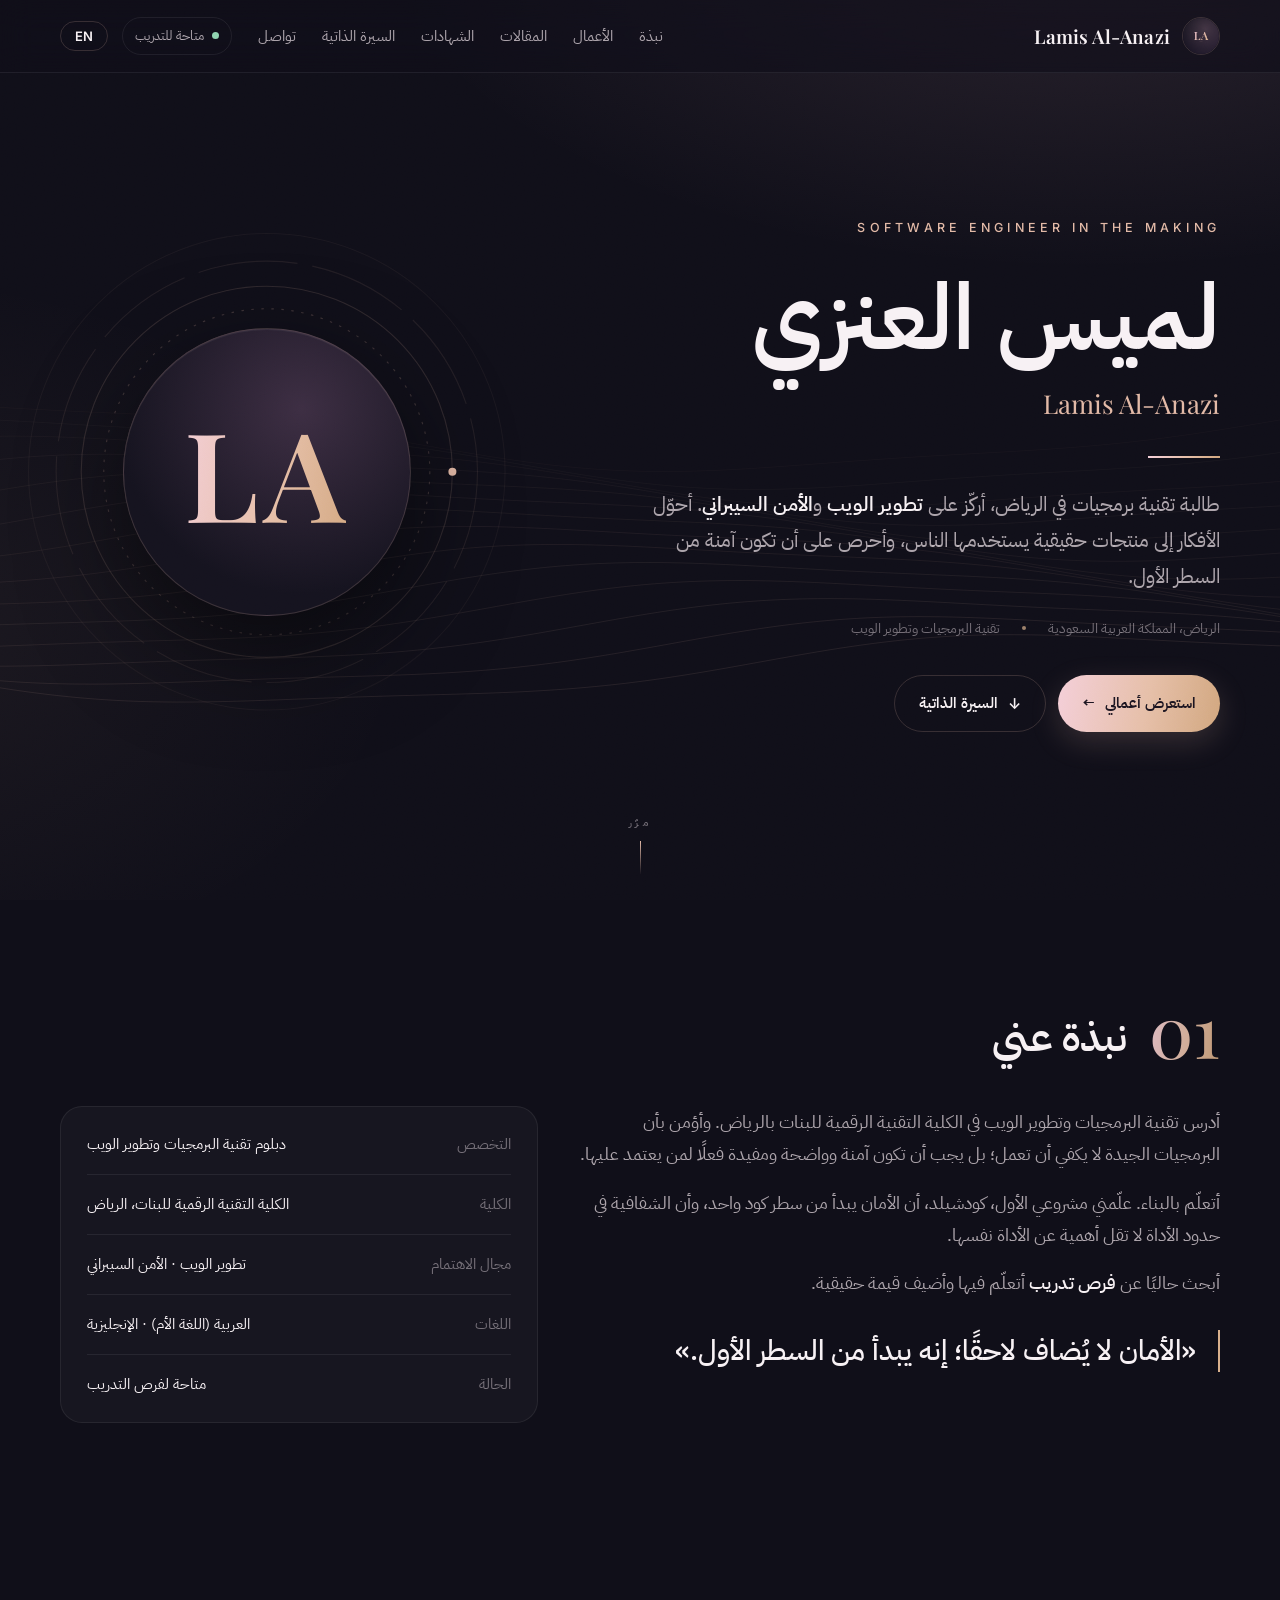
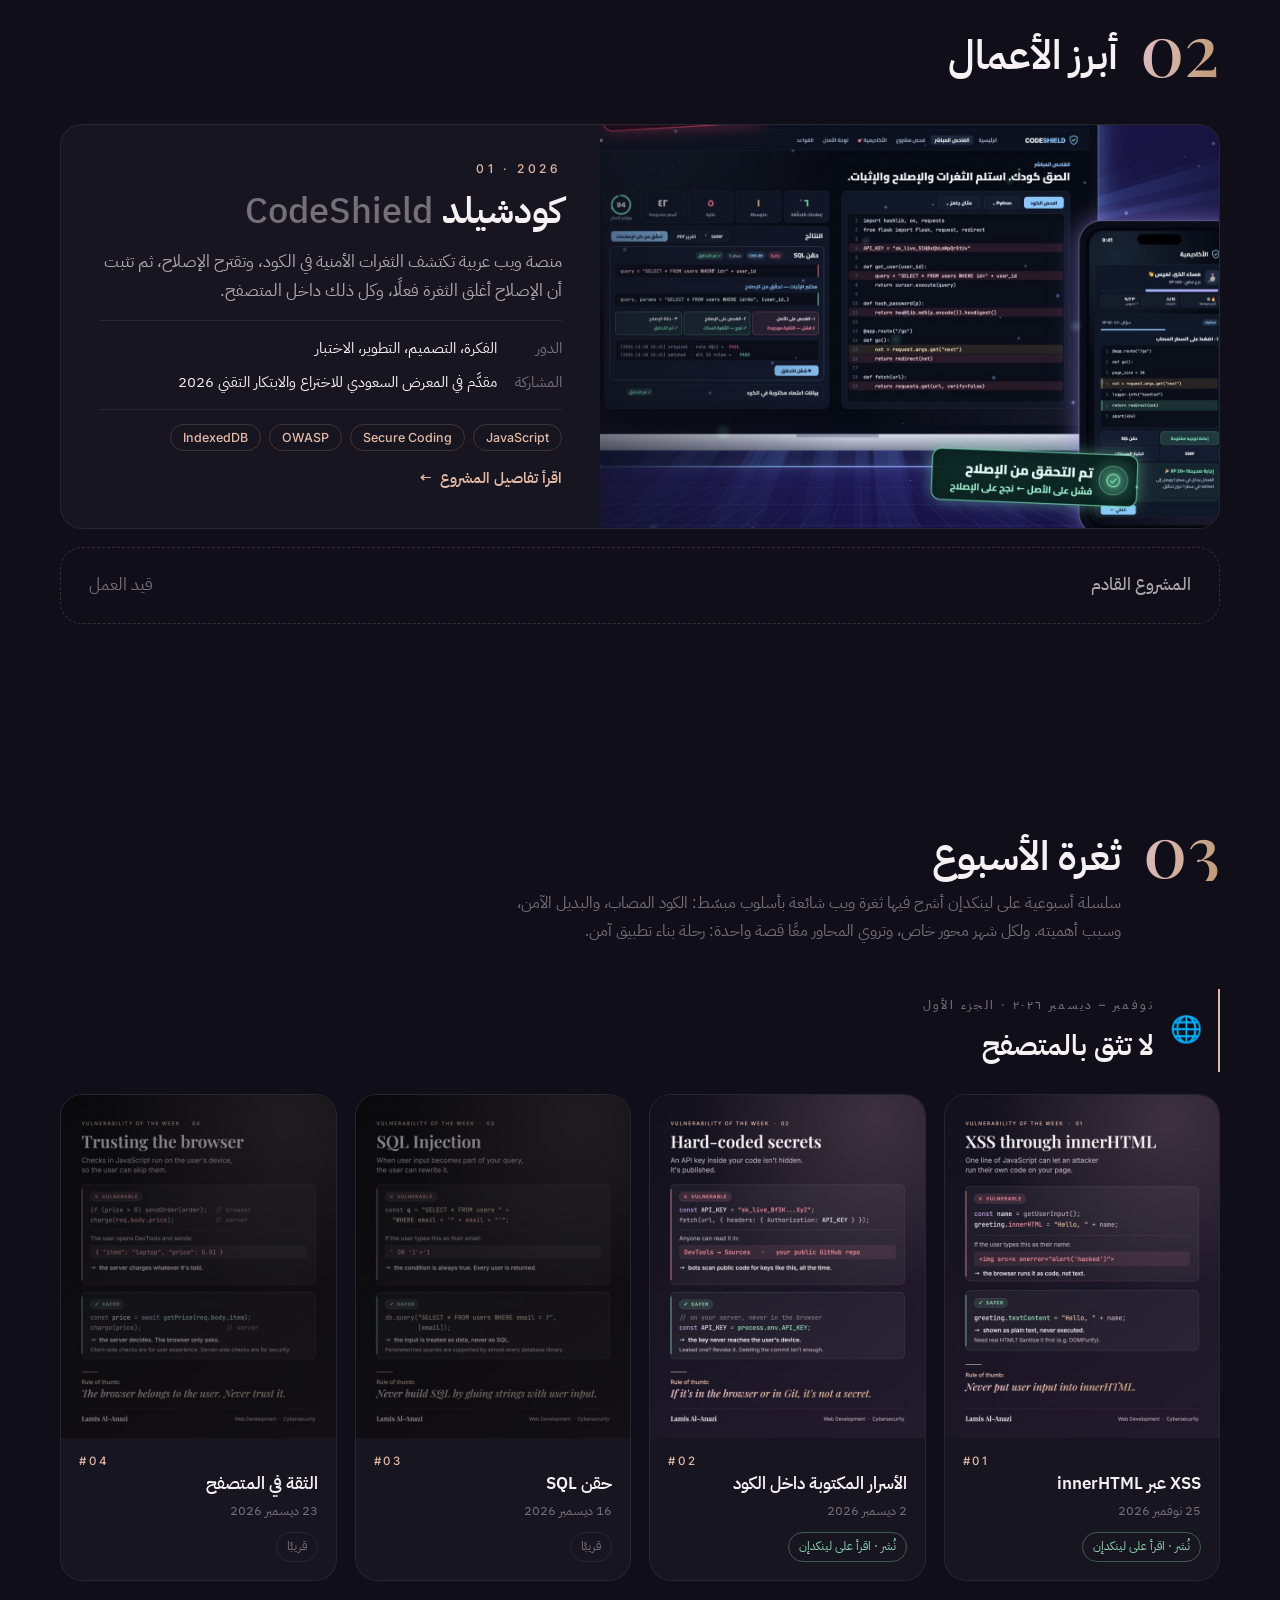
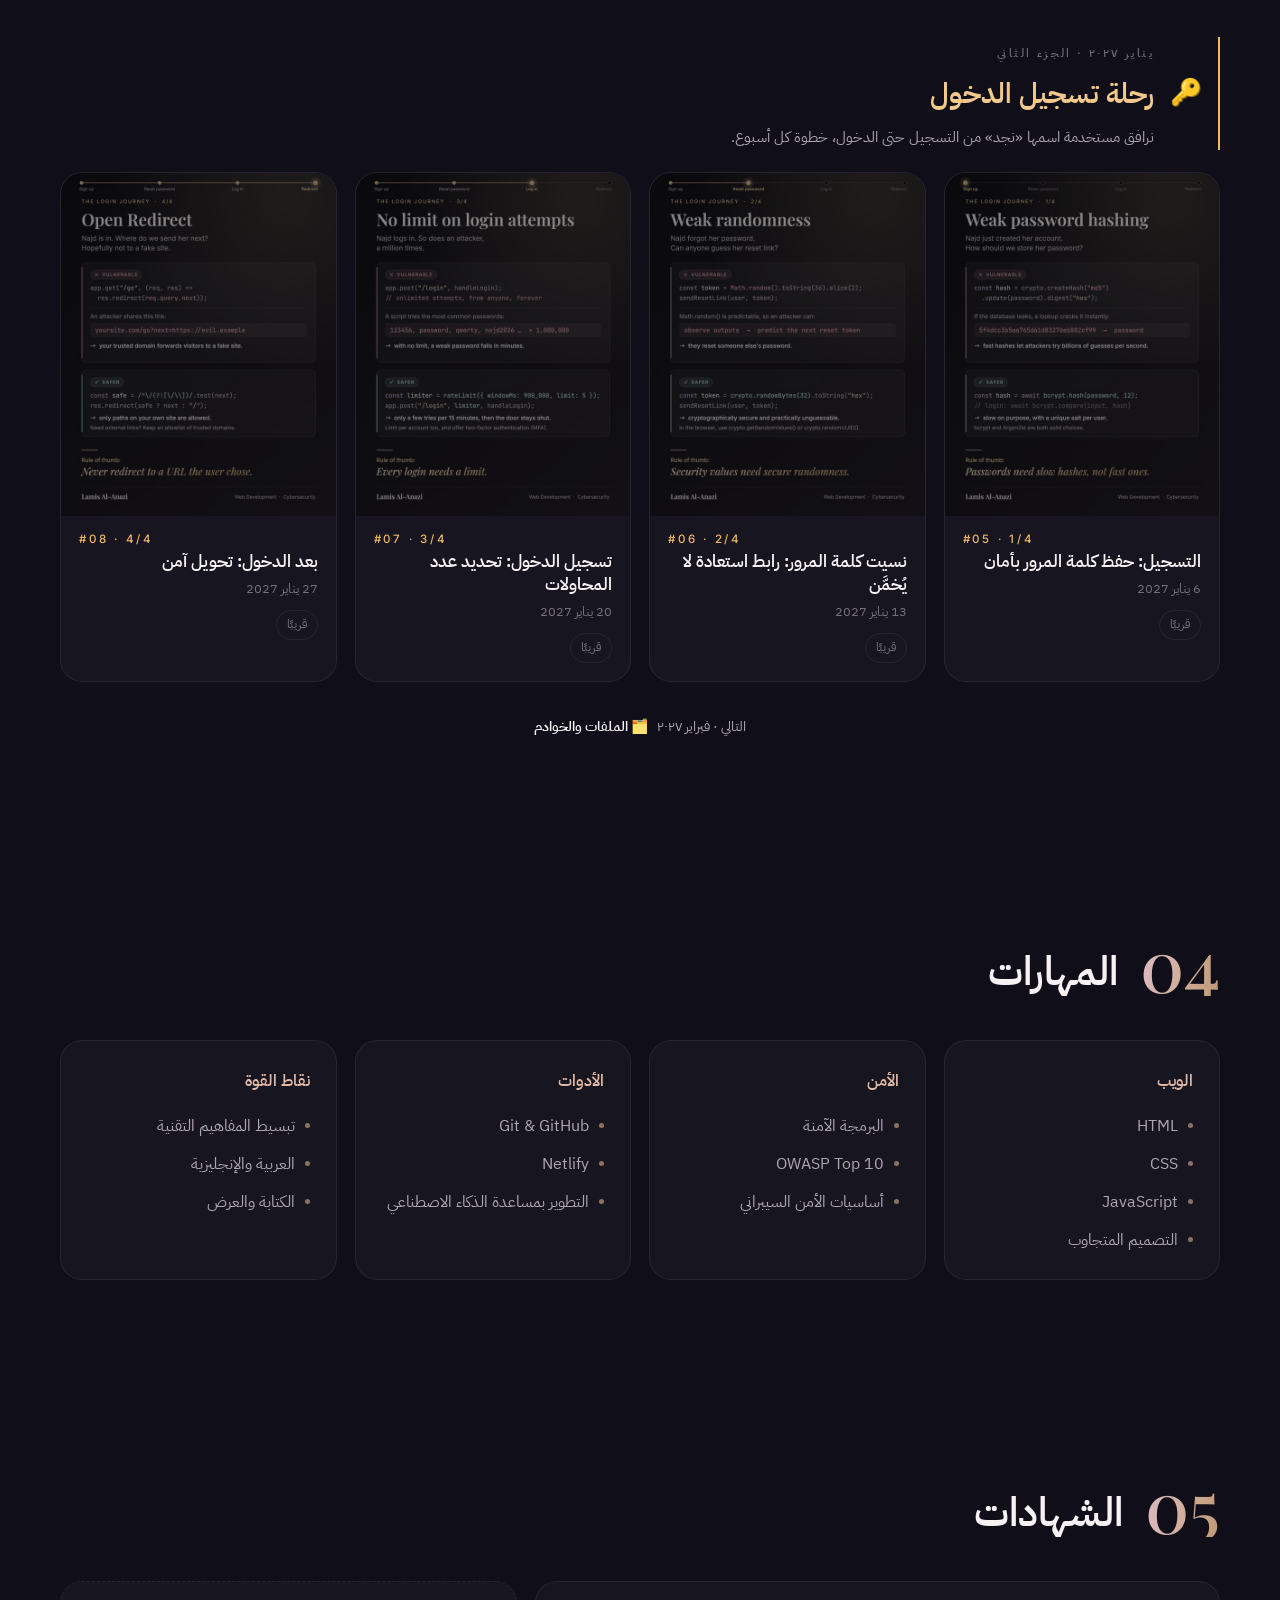
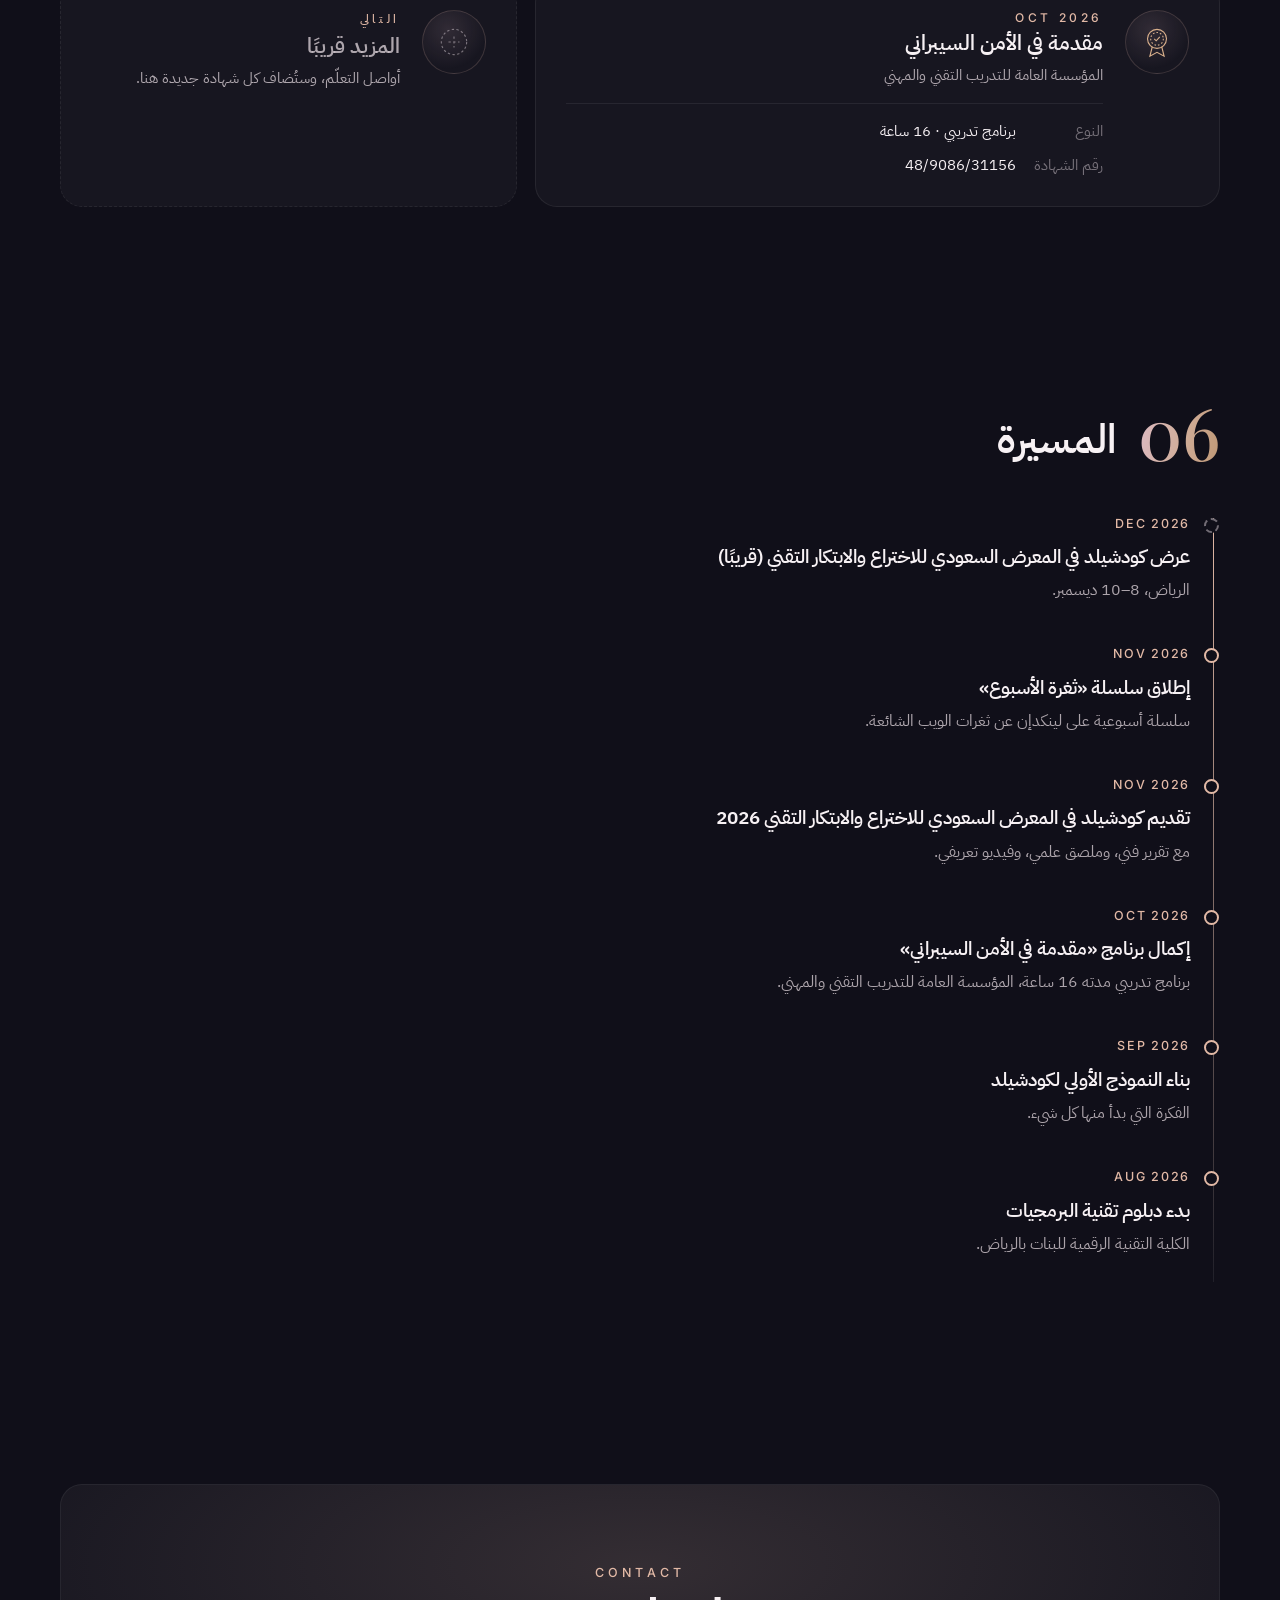
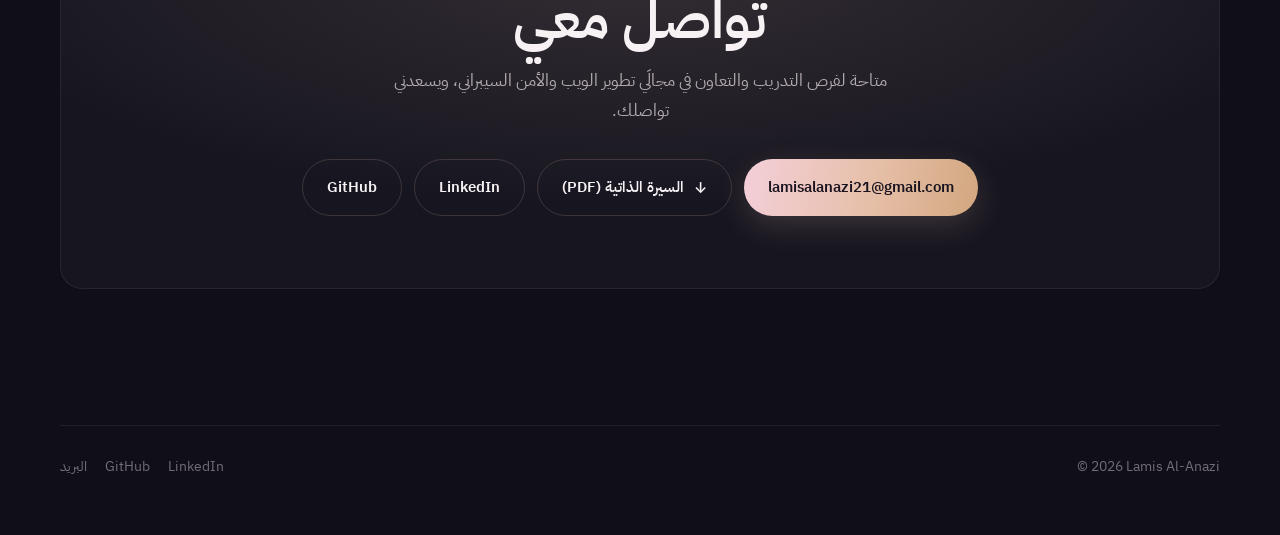
==== commit ec2a5457: "Add files via upload" ====
--- a/index.html
+++ b/index.html
@@ -111,7 +111,8 @@
   <section id="writing">
     <div class="wrap">
       <div class="sec-head reveal"><span class="num gold">03</span><h2 data-en="Vulnerability of the Week">ثغرة الأسبوع</h2>
-        <p data-en="A weekly LinkedIn series where I explain one common web vulnerability simply: the vulnerable code, the safer version, and why it matters.">سلسلة أسبوعية على لينكدإن أشرح فيها ثغرة ويب شائعة بأسلوب مبسّط: الكود المصاب، والبديل الآمن، وسبب أهميته.</p></div>
+        <p data-en="A weekly LinkedIn series where I explain one common web vulnerability simply: the vulnerable code, the safer version, and why it matters. Each month has its own theme, and together they follow one story: building a secure app.">سلسلة أسبوعية على لينكدإن أشرح فيها ثغرة ويب شائعة بأسلوب مبسّط: الكود المصاب، والبديل الآمن، وسبب أهميته. ولكل شهر محور خاص، وتروي المحاور معًا قصة واحدة: رحلة بناء تطبيق آمن.</p></div>
+      <div class="theme-head reveal"><span class="theme-ico" aria-hidden="true">🌐</span><div><span class="theme-when" data-en="Nov – Dec 2026 · Part 1">نوفمبر – ديسمبر ٢٠٢٦ · الجزء الأول</span><h3 data-en="Never trust the browser">لا تثق بالمتصفح</h3></div></div>
       <div class="series">
         <a class="card post reveal" data-date="2026-11-25" data-href="https://www.linkedin.com/in/lamis-alanazi/recent-activity/all/" target="_blank" rel="noopener">
           <div class="img"><img src="assets/img/vuln-01.jpg" alt="XSS through innerHTML" loading="lazy"></div>
@@ -130,6 +131,26 @@
           <div class="txt"><span class="no">#04</span><h3 data-en="Trusting the browser">الثقة في المتصفح</h3><span class="when"></span><span class="pill"></span></div>
         </a>
       </div>
+      <div class="theme-head amber reveal"><span class="theme-ico" aria-hidden="true">🔑</span><div><span class="theme-when" data-en="January 2027 · Part 2">يناير ٢٠٢٧ · الجزء الثاني</span><h3 data-en="The Login Journey">رحلة تسجيل الدخول</h3><p data-en="Following one user, Najd, from sign-up to login, one step each week.">نرافق مستخدمة اسمها «نجد» من التسجيل حتى الدخول، خطوة كل أسبوع.</p></div></div>
+      <div class="series amber">
+        <a class="card post reveal" data-date="2027-01-06" data-href="https://www.linkedin.com/in/lamis-alanazi/recent-activity/all/" target="_blank" rel="noopener">
+          <div class="img"><img src="assets/img/vuln-05.jpg" alt="The Login Journey 1/4: password hashing" loading="lazy"></div>
+          <div class="txt"><span class="no">#05 · 1/4</span><h3 data-en="Sign up: storing passwords safely">التسجيل: حفظ كلمة المرور بأمان</h3><span class="when"></span><span class="pill"></span></div>
+        </a>
+        <a class="card post reveal" data-date="2027-01-13" data-href="https://www.linkedin.com/in/lamis-alanazi/recent-activity/all/" target="_blank" rel="noopener">
+          <div class="img"><img src="assets/img/vuln-06.jpg" alt="The Login Journey 2/4: reset token randomness" loading="lazy"></div>
+          <div class="txt"><span class="no">#06 · 2/4</span><h3 data-en="Forgot password: an unguessable reset link">نسيت كلمة المرور: رابط استعادة لا يُخمَّن</h3><span class="when"></span><span class="pill"></span></div>
+        </a>
+        <a class="card post reveal" data-date="2027-01-20" data-href="https://www.linkedin.com/in/lamis-alanazi/recent-activity/all/" target="_blank" rel="noopener">
+          <div class="img"><img src="assets/img/vuln-07.jpg" alt="The Login Journey 3/4: login rate limiting" loading="lazy"></div>
+          <div class="txt"><span class="no">#07 · 3/4</span><h3 data-en="Log in: limiting login attempts">تسجيل الدخول: تحديد عدد المحاولات</h3><span class="when"></span><span class="pill"></span></div>
+        </a>
+        <a class="card post reveal" data-date="2027-01-27" data-href="https://www.linkedin.com/in/lamis-alanazi/recent-activity/all/" target="_blank" rel="noopener">
+          <div class="img"><img src="assets/img/vuln-08.jpg" alt="The Login Journey 4/4: open redirect" loading="lazy"></div>
+          <div class="txt"><span class="no">#08 · 4/4</span><h3 data-en="After login: safe redirects">بعد الدخول: تحويل آمن</h3><span class="when"></span><span class="pill"></span></div>
+        </a>
+      </div>
+      <p class="theme-next reveal"><span data-en="Next · February 2027">التالي · فبراير ٢٠٢٧</span> <b data-en="🗂️ Files &amp; Servers">🗂️ الملفات والخوادم</b></p>
     </div>
   </section>
 
--- a/assets/style.css
+++ b/assets/style.css
@@ -253,3 +253,17 @@
 /* keep small Latin labels on the reading side in Arabic */
 .feature-project .idx, .cert-body .idx{ align-self:flex-start; }
 html[dir="rtl"] .kv dd.ltr{ text-align:right; }
+
+/* series: monthly themes */
+.theme-head{ display:flex; align-items:center; gap:16px; margin:8px 0 22px; padding-inline-start:16px; border-inline-start:2px solid var(--rose); }
+.theme-head + .series{ margin-bottom:56px; }
+.theme-ico{ font-size:26px; line-height:1; }
+.theme-when{ font:500 12px var(--sans); letter-spacing:.2em; color:var(--dim); text-transform:uppercase; }
+.theme-head h3{ font-size:clamp(22px, 2.4vw, 28px); font-weight:600; margin-top:2px; }
+.theme-head p{ font-size:14.5px; color:var(--muted); margin-top:4px; }
+.theme-head.amber{ border-color:#f2b862; }
+.theme-head.amber h3{ color:#f2c98a; }
+.series.amber .no{ color:#f2b862; }
+.theme-next{ margin-top:-24px; font-size:14px; color:var(--muted); text-align:center; }
+.theme-next b{ color:var(--ink); font-weight:600; margin-inline-start:6px; }
+html[lang="en"] .theme-head h3{ font-family:var(--serif); }
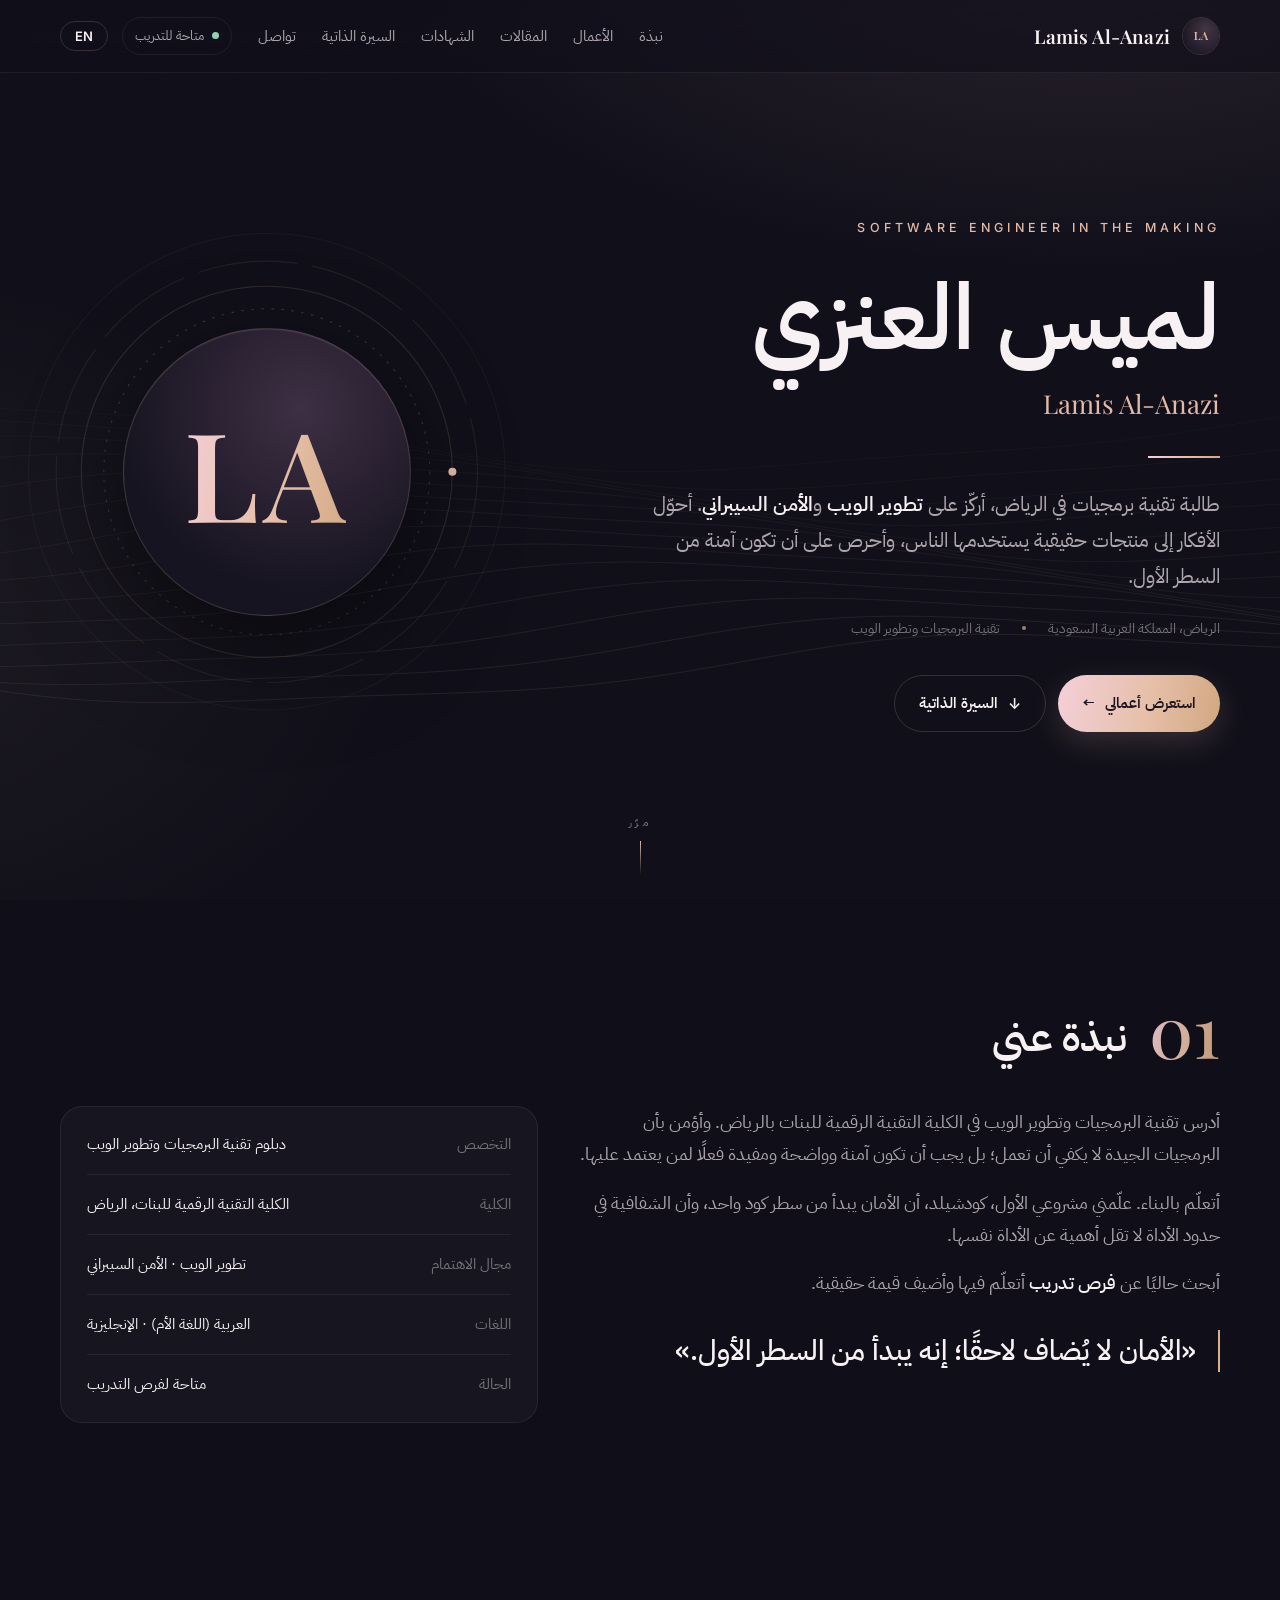
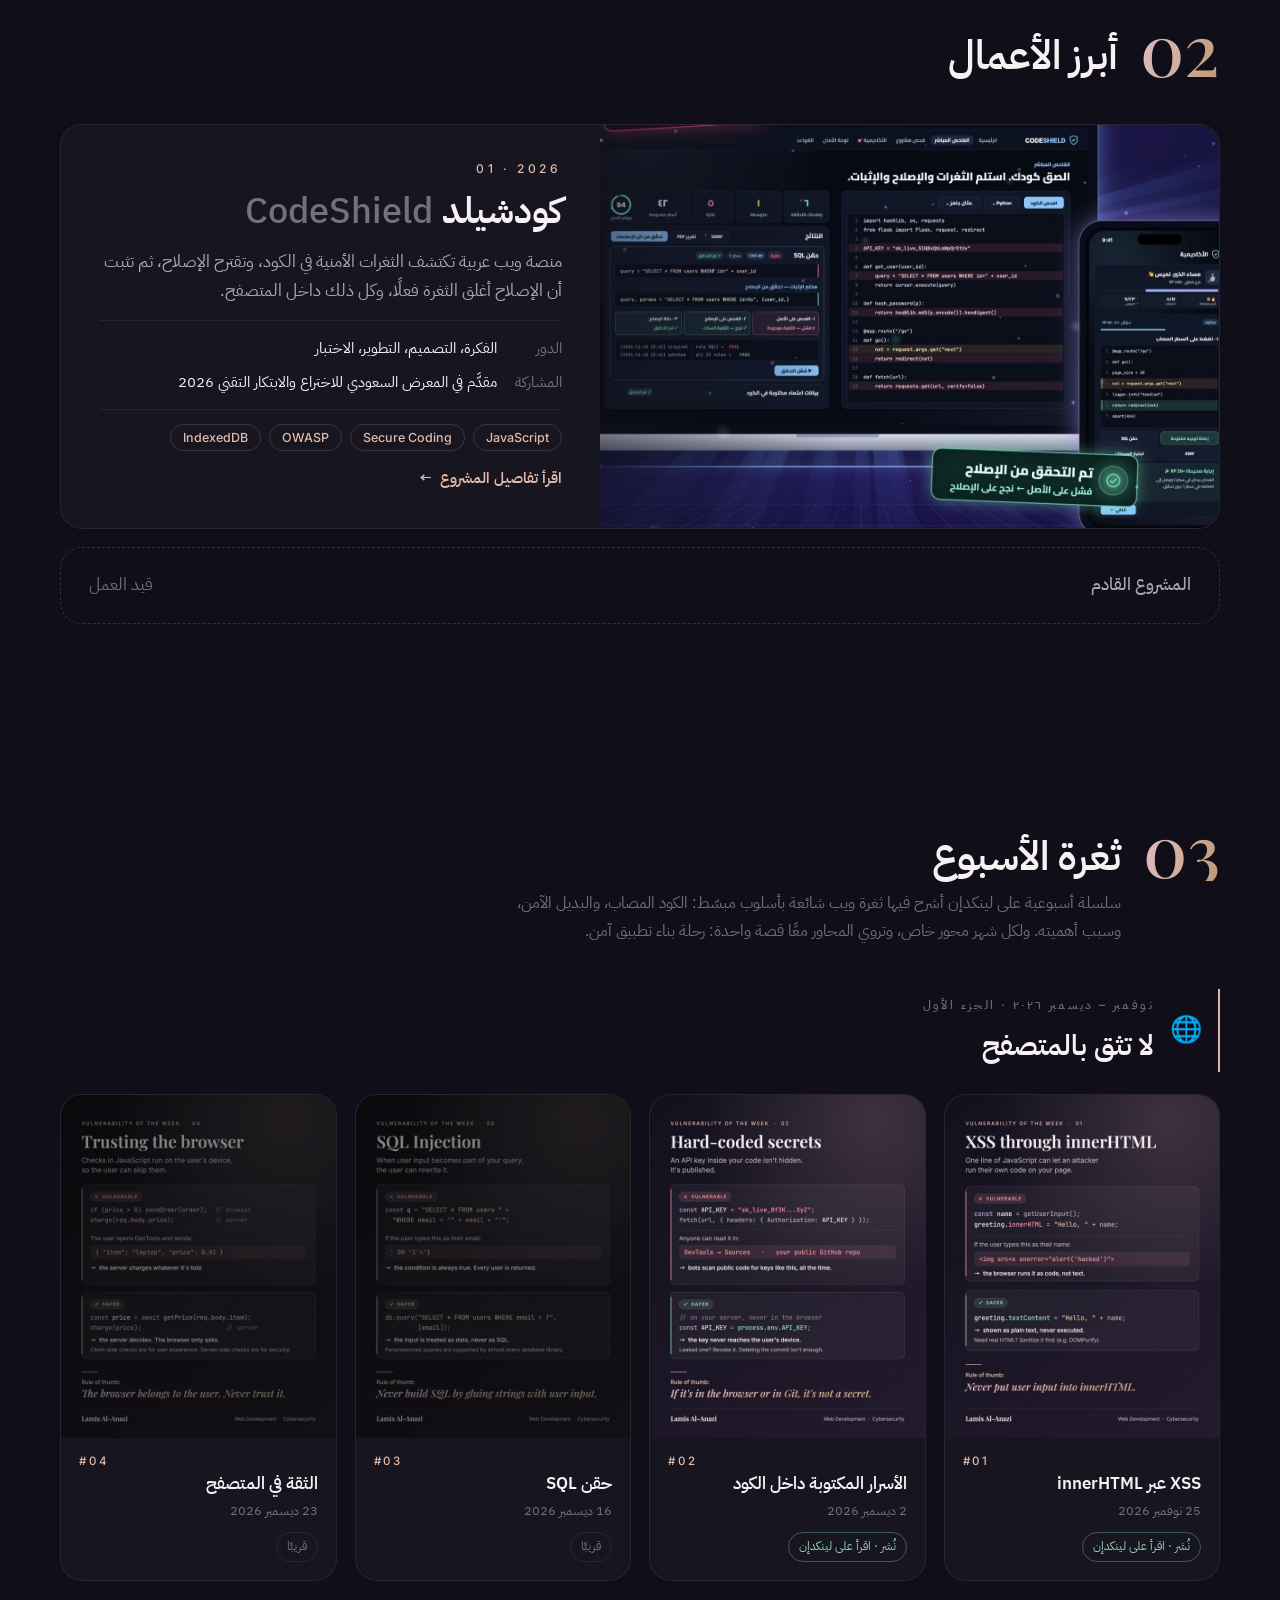
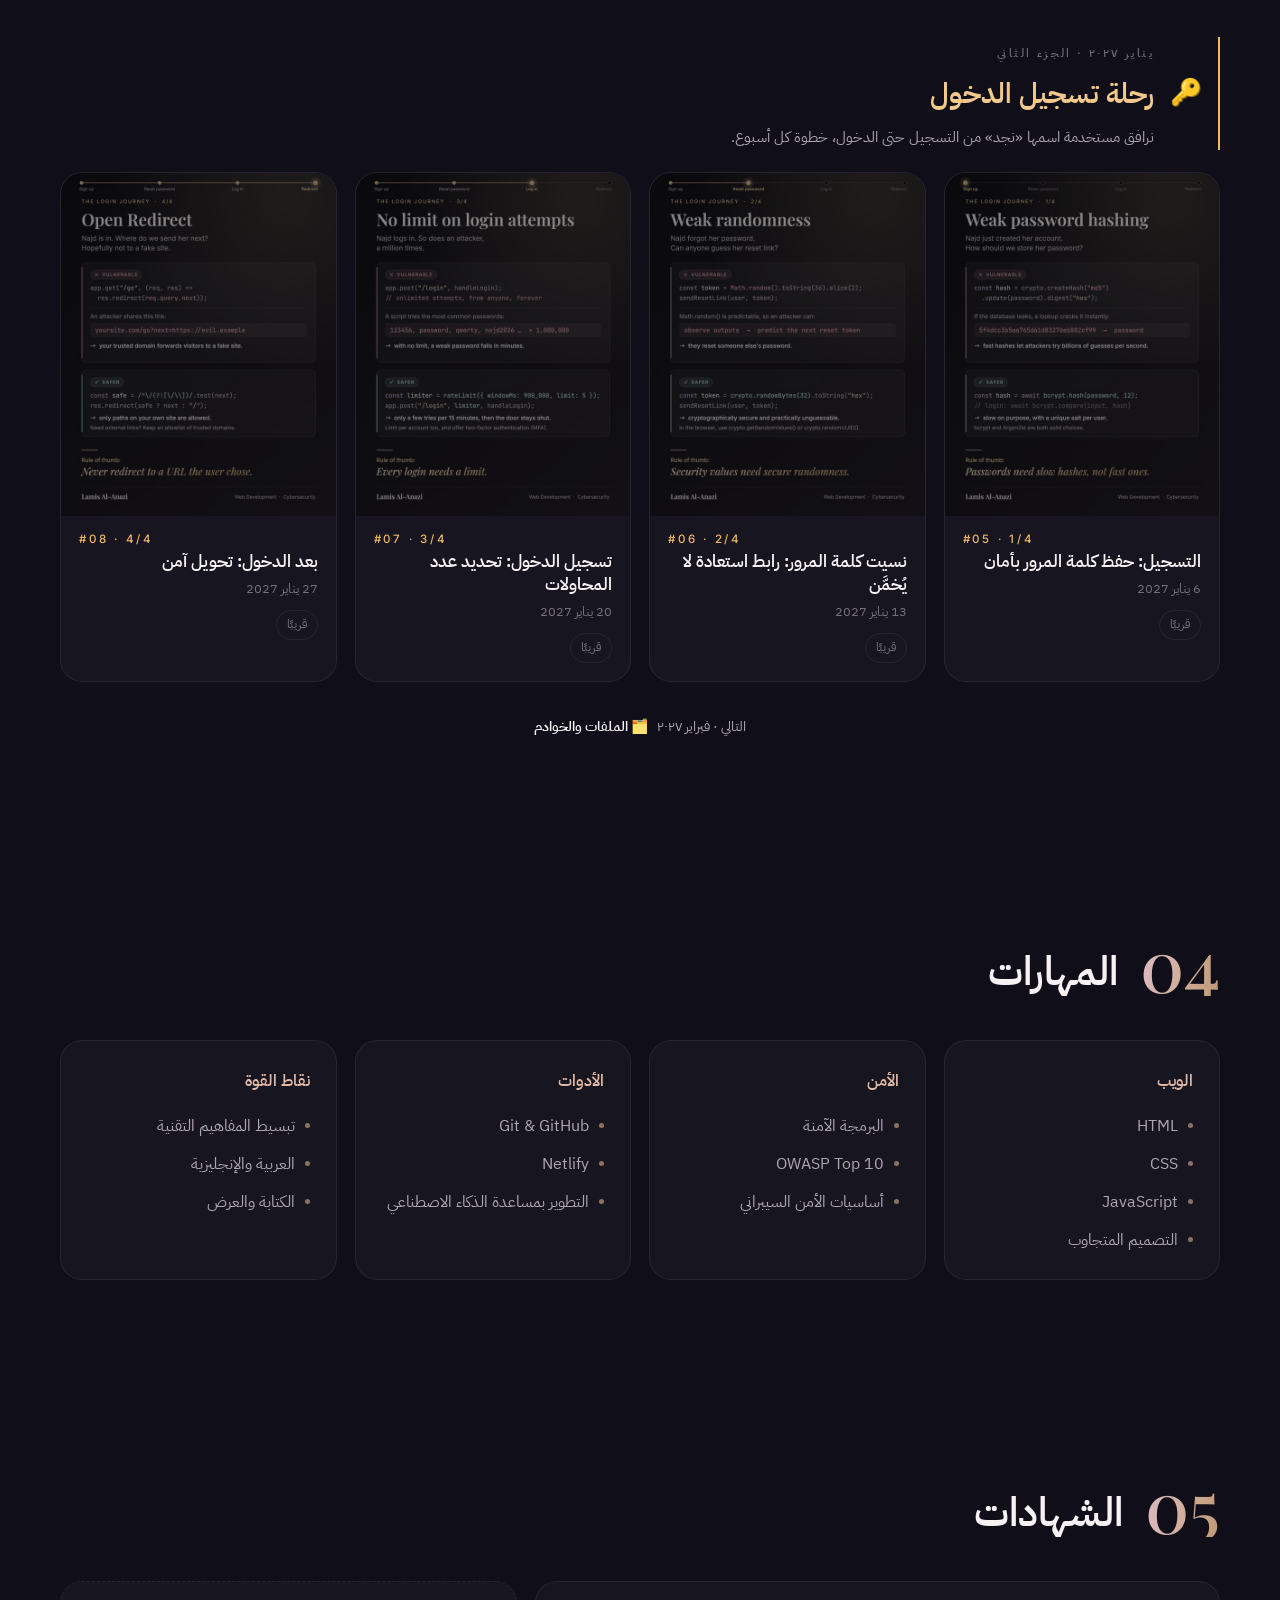
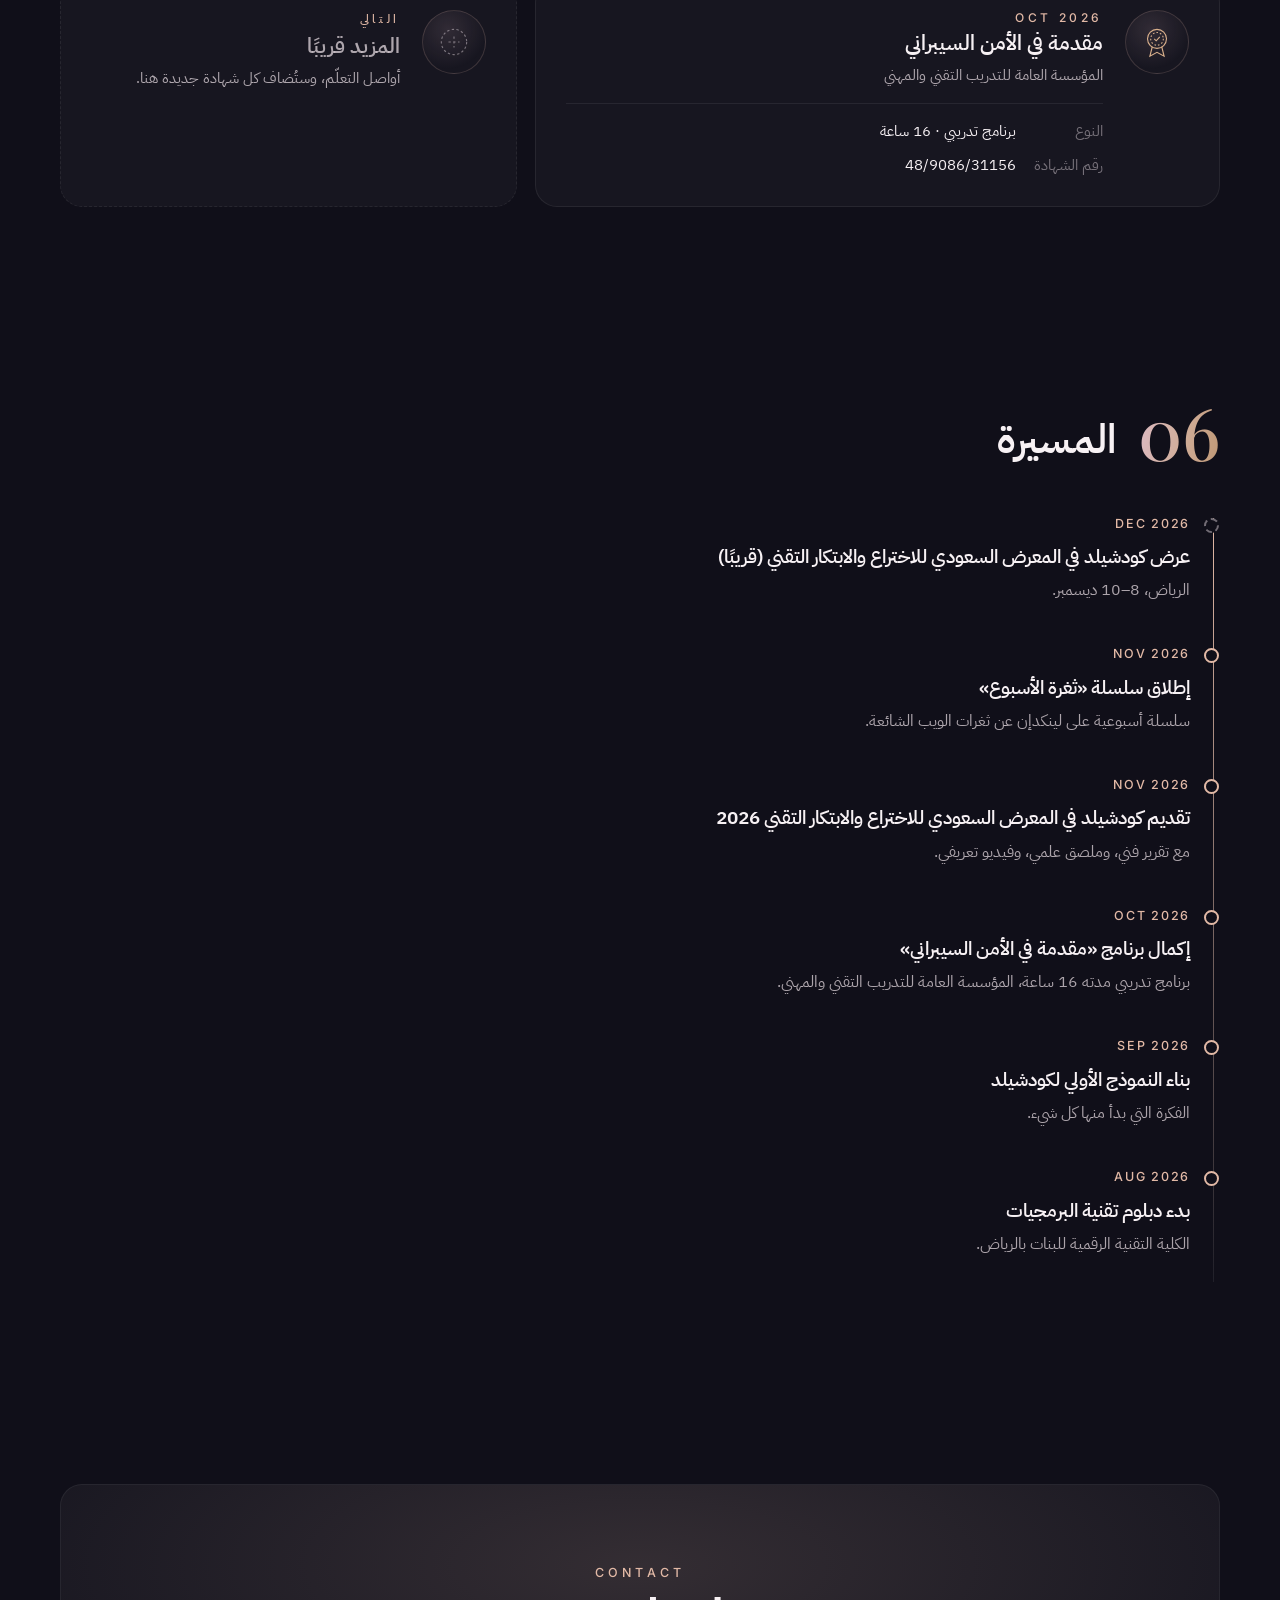
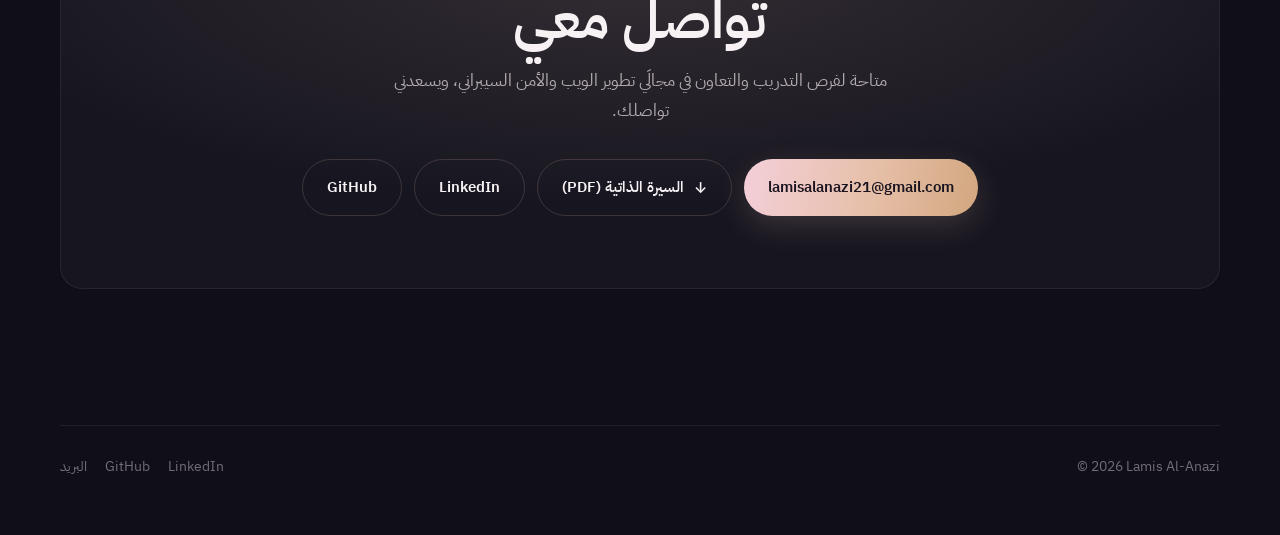
==== commit 2f74d947: "Add files via upload" ====
--- a/index.html
+++ b/index.html
@@ -7,7 +7,7 @@
 <meta name="description" content="Lamis Al-Anazi — Software Technology student in Riyadh, focused on web development and cybersecurity. Creator of CodeShield.">
 <meta property="og:title" content="Lamis Al-Anazi — Software Engineer in the Making">
 <meta property="og:description" content="Web development · Cybersecurity · Secure coding. Projects, writing and contact.">
-<meta property="og:image" content="https://engineerlulu12.github.io/assets/img/og.jpg">
+<meta property="og:image" content="https://lamis-alanazi.github.io/assets/img/og.jpg">
 <meta property="og:type" content="website">
 <meta name="theme-color" content="#100f19">
 <link rel="icon" href="assets/img/la.png">
@@ -218,7 +218,7 @@
           <a class="btn primary" href="mailto:lamisalanazi21@gmail.com"><span class="ltr">lamisalanazi21@gmail.com</span></a>
           <a class="btn" href="assets/Lamis-Al-Anazi-CV.pdf" target="_blank" rel="noopener"><span class="dl">↓</span> <span data-en="CV (PDF)">السيرة الذاتية (PDF)</span></a>
           <a class="btn" href="https://www.linkedin.com/in/lamis-alanazi" target="_blank" rel="noopener">LinkedIn</a>
-          <a class="btn" href="https://github.com/engineerlulu12" target="_blank" rel="noopener">GitHub</a>
+          <a class="btn" href="https://github.com/lamis-alanazi" target="_blank" rel="noopener">GitHub</a>
         </div>
       </div>
     </div>
@@ -228,7 +228,7 @@
 <footer>
   <div class="wrap">
     <span class="ltr">© <span id="year">2026</span> Lamis Al-Anazi</span>
-    <nav><a href="https://www.linkedin.com/in/lamis-alanazi" target="_blank" rel="noopener">LinkedIn</a><a href="https://github.com/engineerlulu12" target="_blank" rel="noopener">GitHub</a><a href="mailto:lamisalanazi21@gmail.com" data-en="Email">البريد</a></nav>
+    <nav><a href="https://www.linkedin.com/in/lamis-alanazi" target="_blank" rel="noopener">LinkedIn</a><a href="https://github.com/lamis-alanazi" target="_blank" rel="noopener">GitHub</a><a href="mailto:lamisalanazi21@gmail.com" data-en="Email">البريد</a></nav>
   </div>
 </footer>
 <script src="assets/main.js"></script>
